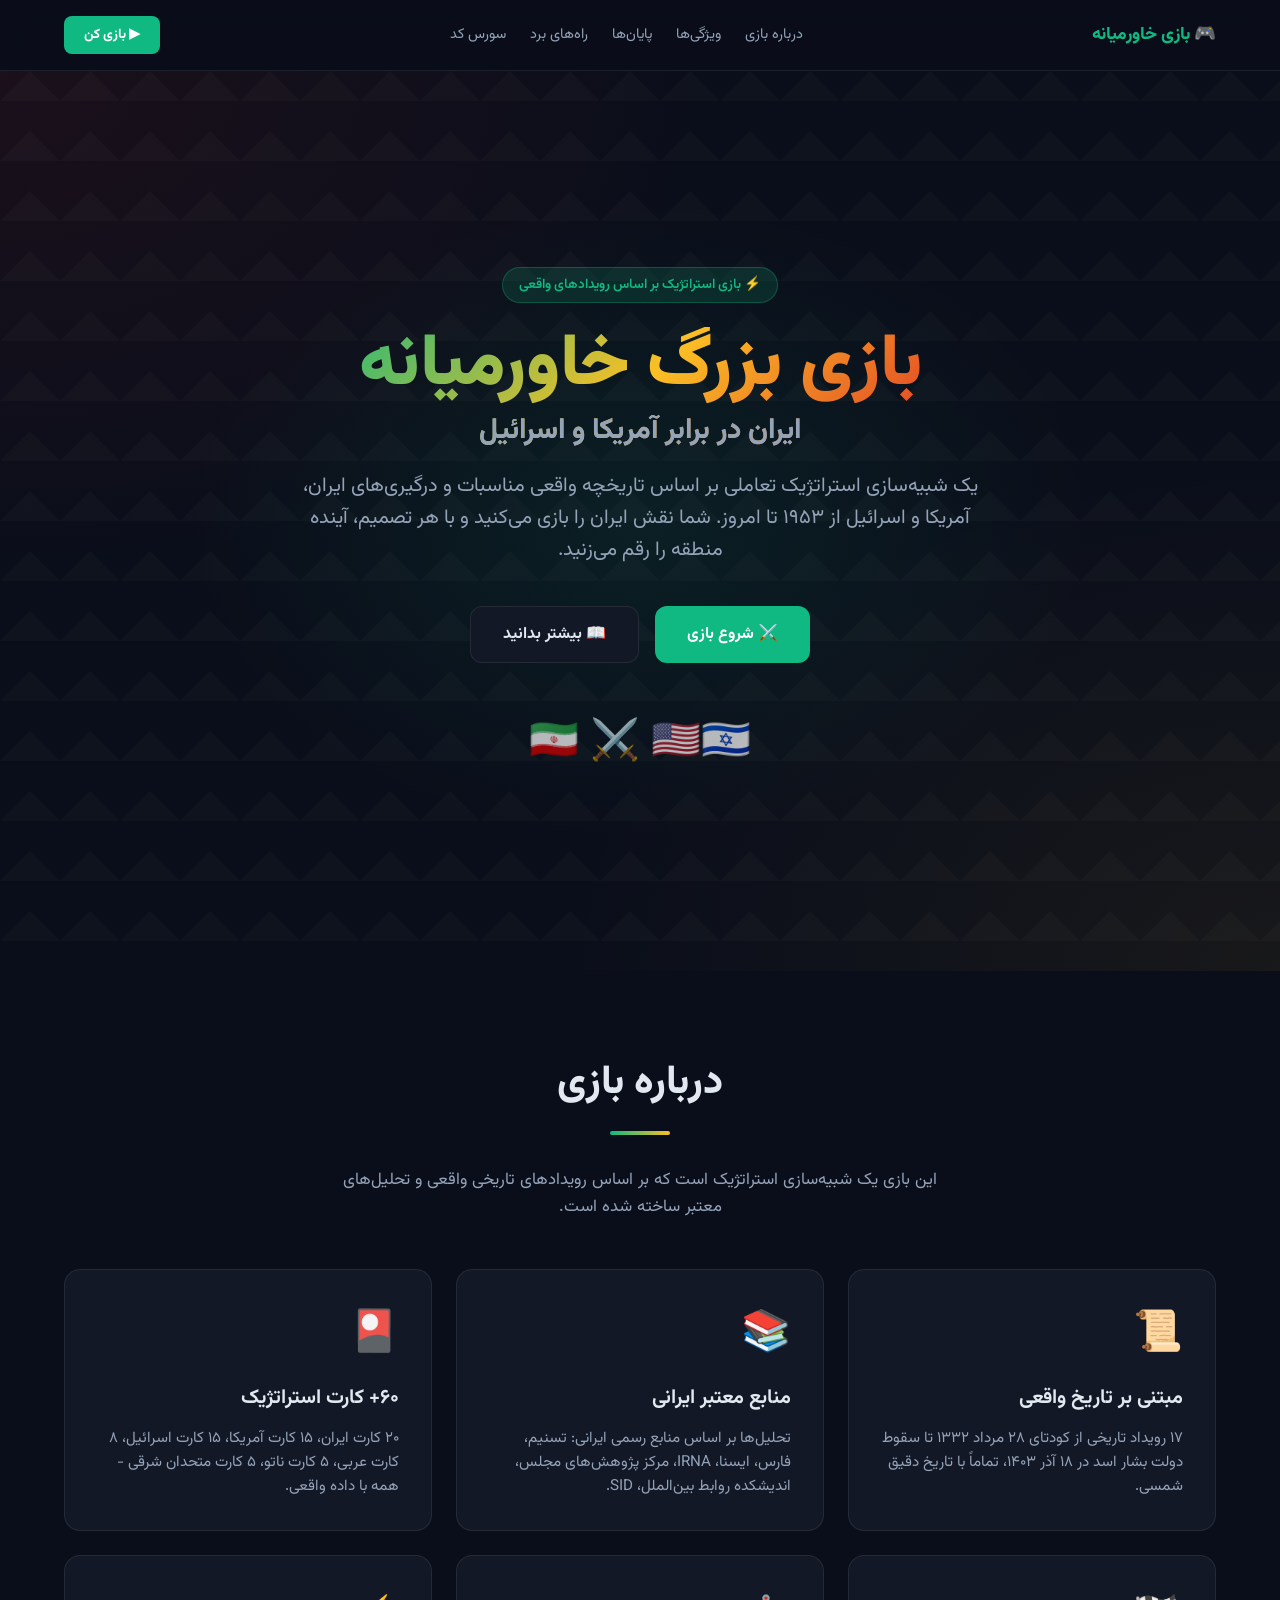
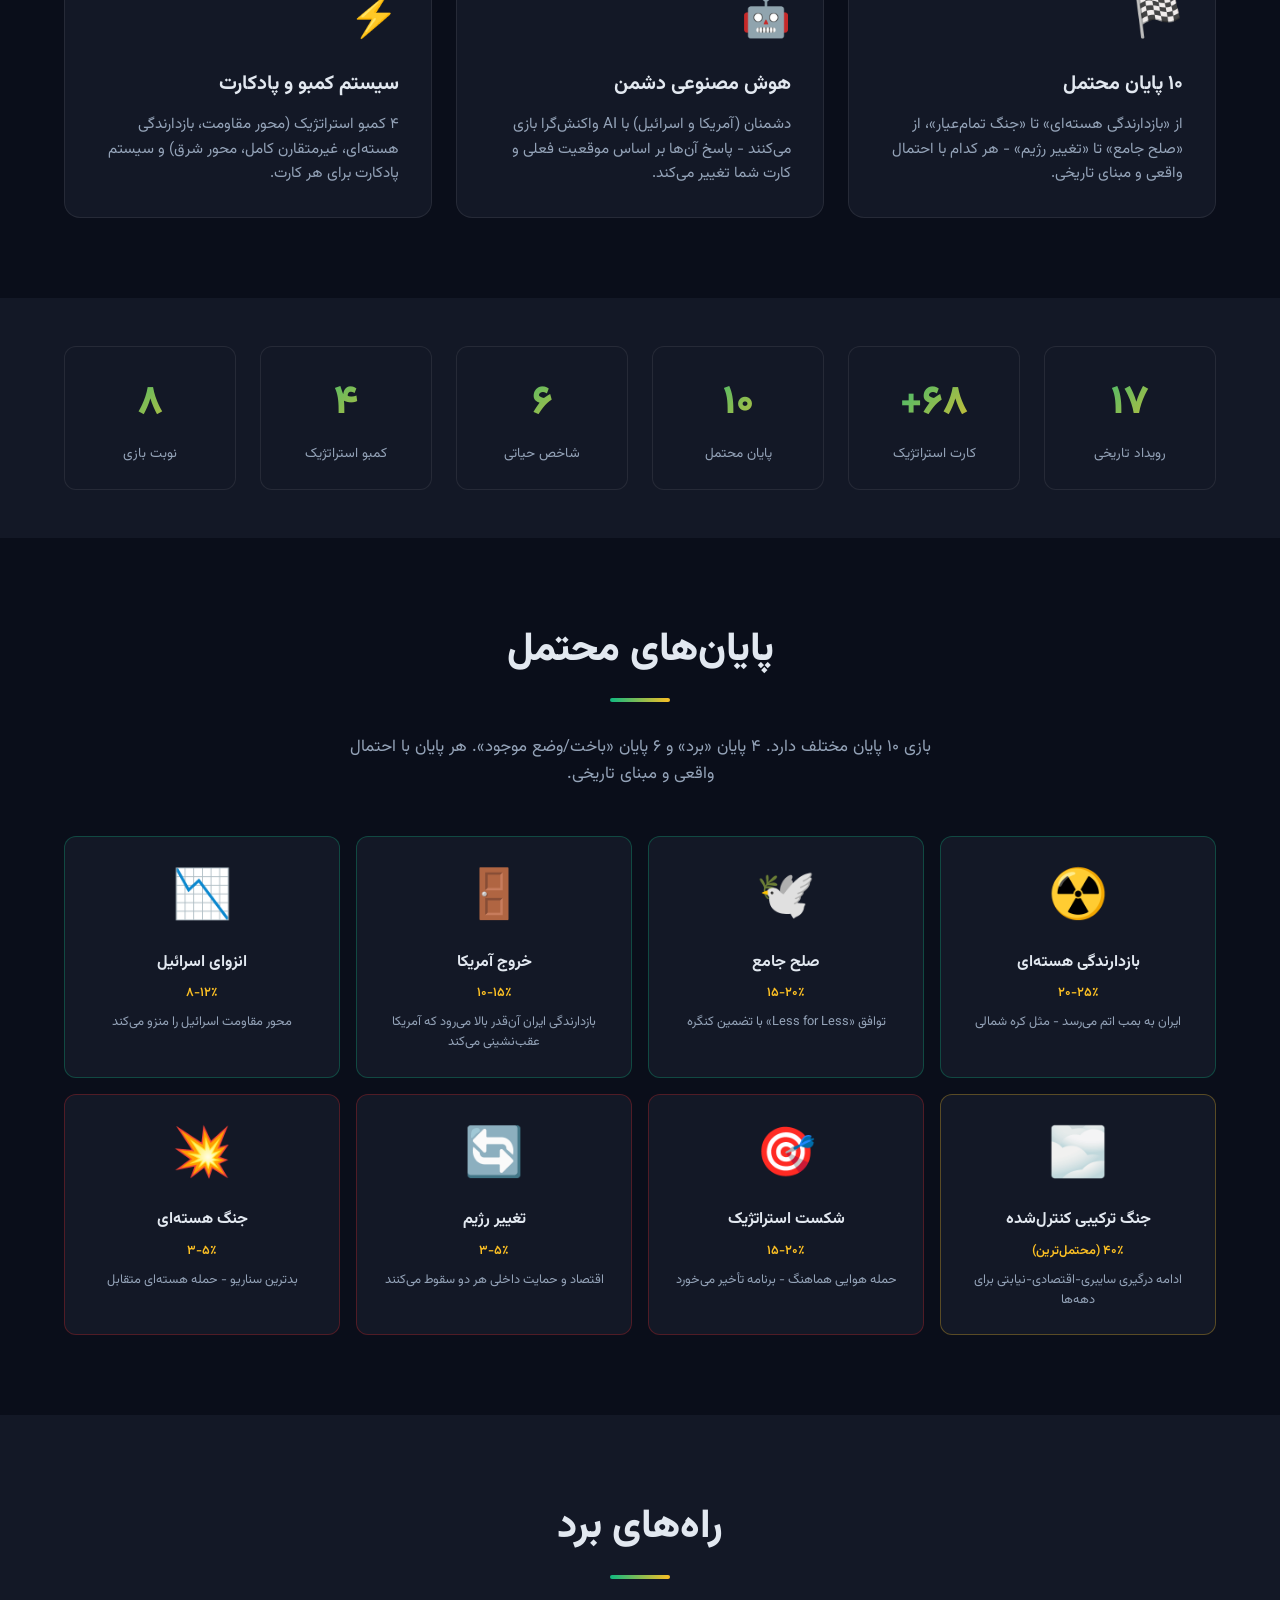
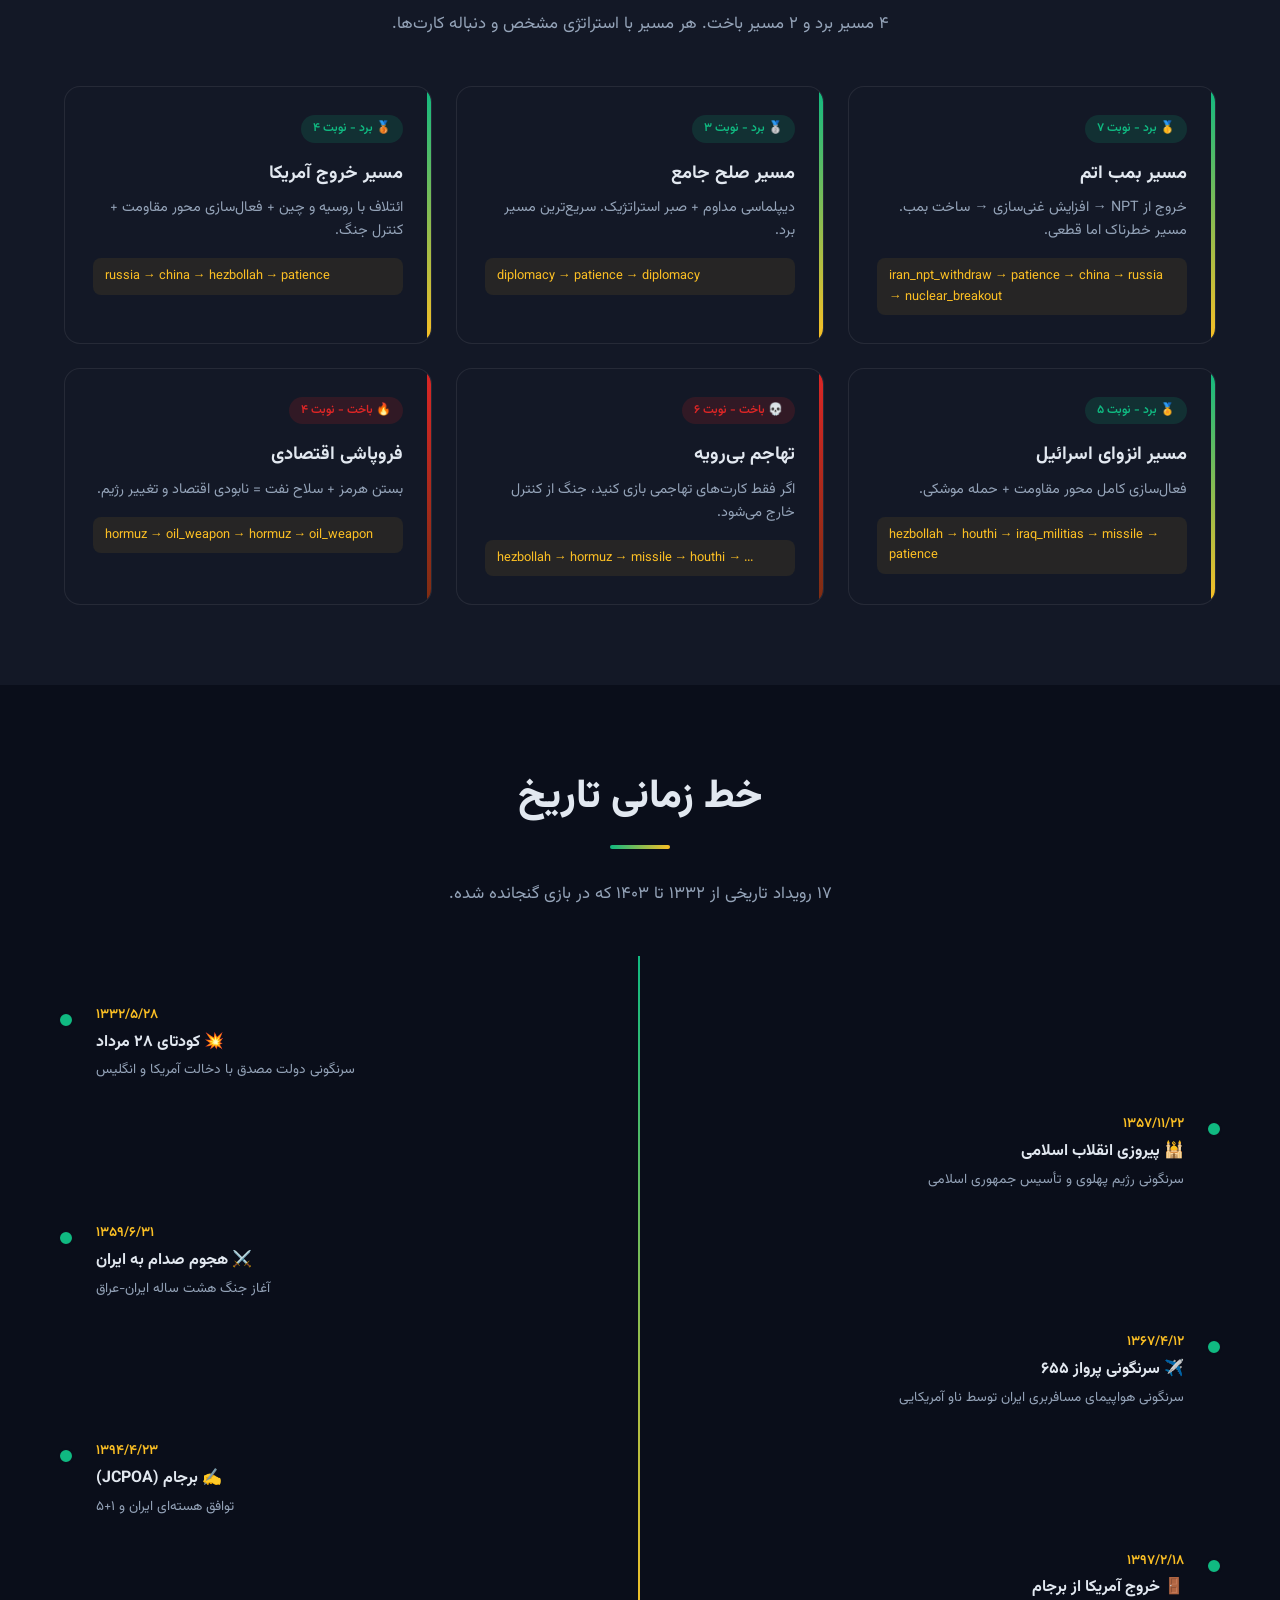
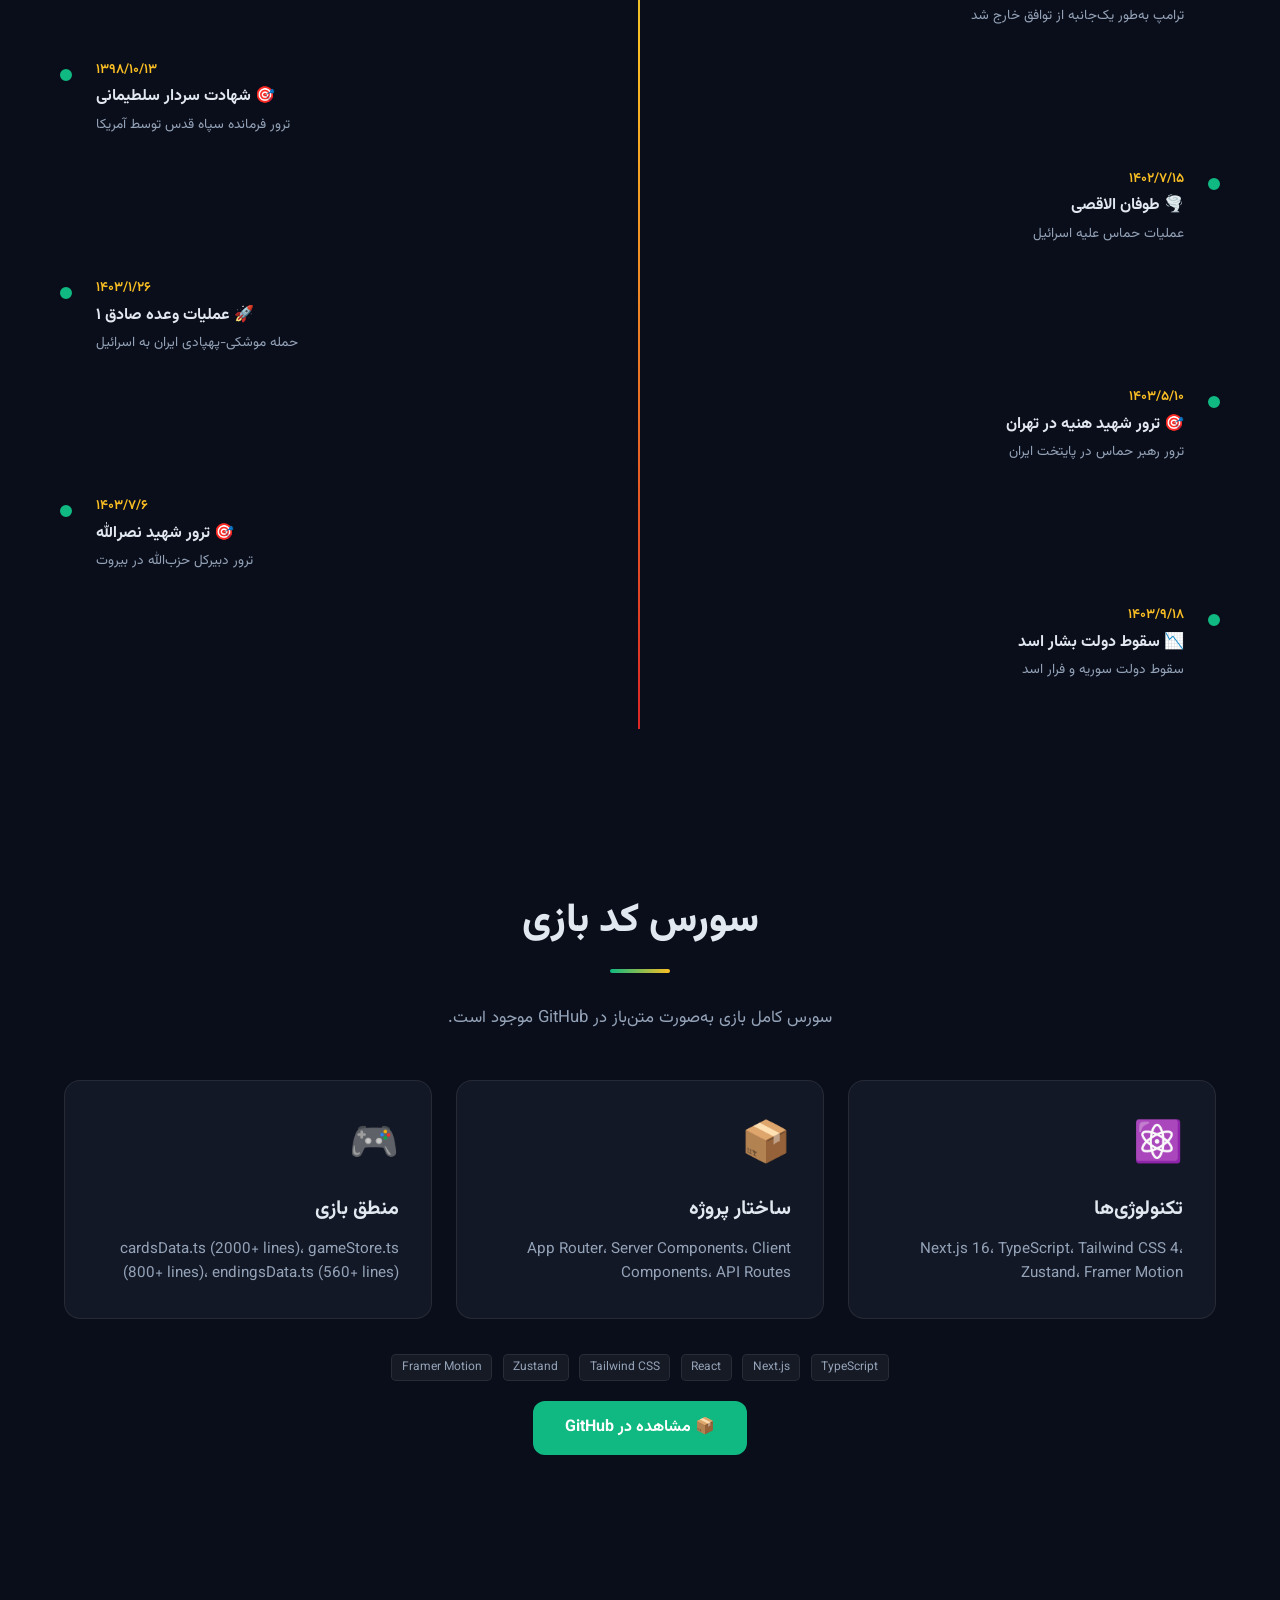
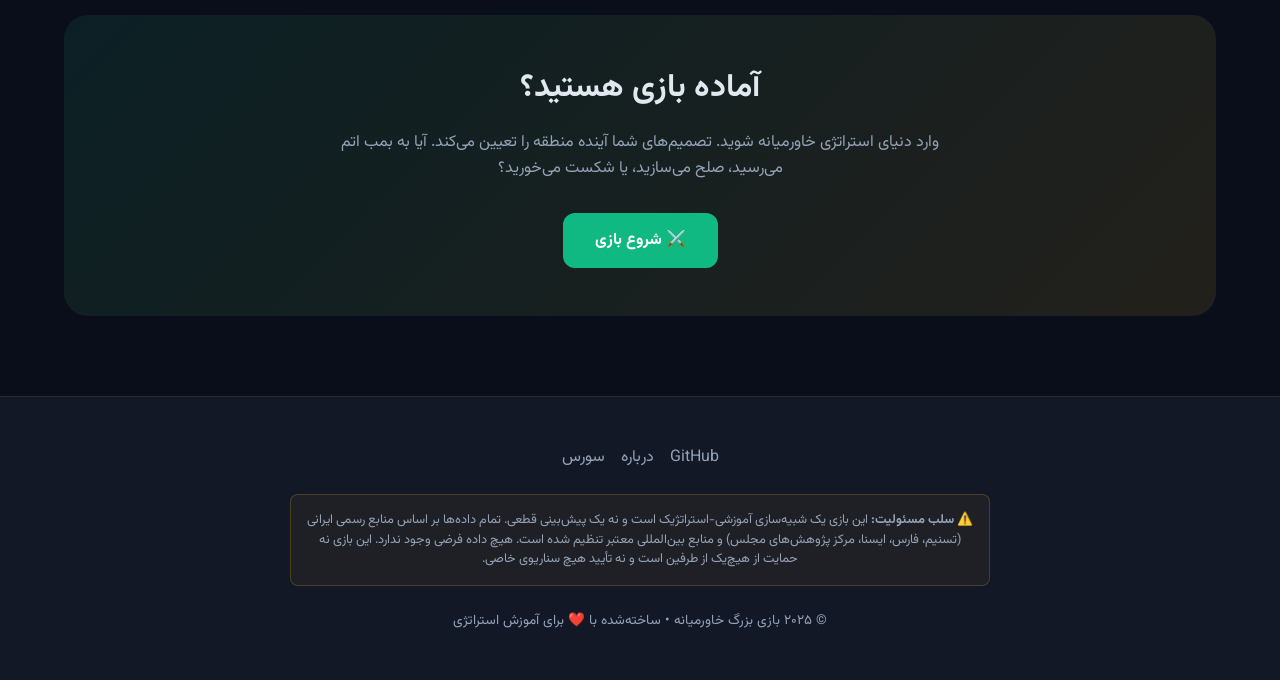
==== github-pages/index.html @ b20466cd "v14.0.0: GitHub Pages site + source code - Added github-pages/ directory with landing page (index.ht" ====
<!DOCTYPE html>
<html lang="fa" dir="rtl">
<head>
  <meta charset="UTF-8">
  <meta name="viewport" content="width=device-width, initial-scale=1.0">
  <title>بازی بزرگ خاورمیانه | ایران در برابر آمریکا و اسرائیل</title>
  <meta name="description" content="یک بازی استراتژیک تعاملی بر اساس تاریخچه مناسبات و درگیری‌های ایران، آمریکا و اسرائیل. شما نقش ایران را بازی می‌کنید و آینده منطقه را رقم می‌زنید.">
  <link rel="preconnect" href="https://fonts.googleapis.com">
  <link rel="preconnect" href="https://fonts.gstatic.com" crossorigin>
  <link href="https://fonts.googleapis.com/css2?family=Vazirmatn:wght@400;600;700;900&display=swap" rel="stylesheet">
  <style>
    * { margin: 0; padding: 0; box-sizing: border-box; }
    :root {
      --bg-dark: #0a0e1a;
      --bg-card: #131826;
      --bg-card-hover: #1a2138;
      --border: rgba(255,255,255,0.08);
      --text: #e2e8f0;
      --text-muted: #94a3b8;
      --primary: #10b981;
      --primary-dark: #059669;
      --accent: #fbbf24;
      --danger: #dc2626;
      --info: #3b82f6;
    }
    body {
      font-family: 'Vazirmatn', sans-serif;
      background: var(--bg-dark);
      color: var(--text);
      line-height: 1.6;
      overflow-x: hidden;
    }
    .container { max-width: 1200px; margin: 0 auto; padding: 0 1.5rem; }

    /* Hero */
    .hero {
      min-height: 100vh;
      display: flex;
      align-items: center;
      justify-content: center;
      position: relative;
      overflow: hidden;
      background: radial-gradient(ellipse at center, rgba(16,185,129,0.1) 0%, transparent 50%),
                  radial-gradient(ellipse at top left, rgba(220,38,38,0.08) 0%, transparent 40%),
                  radial-gradient(ellipse at bottom right, rgba(251,191,36,0.06) 0%, transparent 40%);
    }
    .hero::before {
      content: '';
      position: absolute;
      inset: 0;
      background-image: url("data:image/svg+xml,%3Csvg width='60' height='60' xmlns='http://www.w3.org/2000/svg'%3E%3Cpath d='M30 0L0 30h60L30 0z' fill='%23ffffff' fill-opacity='0.02'/%3E%3C/svg%3E");
      pointer-events: none;
    }
    .hero-content { text-align: center; z-index: 1; padding: 2rem; }
    .hero-badge {
      display: inline-block;
      padding: 0.4rem 1rem;
      background: rgba(16,185,129,0.15);
      border: 1px solid rgba(16,185,129,0.3);
      border-radius: 999px;
      color: var(--primary);
      font-size: 0.85rem;
      font-weight: 600;
      margin-bottom: 1.5rem;
    }
    .hero h1 {
      font-size: clamp(2rem, 6vw, 4.5rem);
      font-weight: 900;
      line-height: 1.1;
      margin-bottom: 1.5rem;
      background: linear-gradient(135deg, #10b981 0%, #fbbf24 50%, #dc2626 100%);
      -webkit-background-clip: text;
      -webkit-text-fill-color: transparent;
      background-clip: text;
    }
    .hero h1 .sub { display: block; font-size: 0.4em; font-weight: 700; color: var(--text-muted); -webkit-text-fill-color: var(--text-muted); margin-top: 0.5rem; }
    .hero p {
      font-size: clamp(1rem, 2vw, 1.25rem);
      color: var(--text-muted);
      max-width: 700px;
      margin: 0 auto 2.5rem;
    }
    .hero-buttons { display: flex; gap: 1rem; justify-content: center; flex-wrap: wrap; }
    .btn {
      display: inline-flex;
      align-items: center;
      gap: 0.5rem;
      padding: 0.9rem 2rem;
      border-radius: 0.75rem;
      font-family: inherit;
      font-size: 1rem;
      font-weight: 700;
      text-decoration: none;
      cursor: pointer;
      border: none;
      transition: all 0.2s;
    }
    .btn-primary { background: var(--primary); color: #fff; }
    .btn-primary:hover { background: var(--primary-dark); transform: translateY(-2px); box-shadow: 0 10px 30px rgba(16,185,129,0.3); }
    .btn-secondary { background: var(--bg-card); color: var(--text); border: 1px solid var(--border); }
    .btn-secondary:hover { background: var(--bg-card-hover); transform: translateY(-2px); }
    .flags { display: flex; justify-content: center; gap: 1rem; margin-top: 3rem; font-size: 2.5rem; opacity: 0.7; }

    /* Sections */
    section { padding: 5rem 0; }
    .section-header { text-align: center; margin-bottom: 3rem; }
    .section-header h2 { font-size: clamp(1.75rem, 4vw, 2.5rem); font-weight: 800; margin-bottom: 1rem; }
    .section-header p { color: var(--text-muted); max-width: 600px; margin: 0 auto; font-size: 1.05rem; }
    .section-divider { width: 60px; height: 4px; background: linear-gradient(90deg, var(--primary), var(--accent)); margin: 0 auto 2rem; border-radius: 2px; }

    /* Features */
    .features-grid { display: grid; grid-template-columns: repeat(auto-fit, minmax(280px, 1fr)); gap: 1.5rem; }
    .feature-card {
      background: var(--bg-card);
      border: 1px solid var(--border);
      border-radius: 1rem;
      padding: 2rem;
      transition: all 0.3s;
    }
    .feature-card:hover { background: var(--bg-card-hover); transform: translateY(-4px); border-color: rgba(16,185,129,0.3); }
    .feature-icon { font-size: 2.5rem; margin-bottom: 1rem; }
    .feature-card h3 { font-size: 1.25rem; font-weight: 700; margin-bottom: 0.75rem; }
    .feature-card p { color: var(--text-muted); font-size: 0.95rem; }

    /* Endings */
    .endings-grid { display: grid; grid-template-columns: repeat(auto-fill, minmax(220px, 1fr)); gap: 1rem; }
    .ending-card {
      background: var(--bg-card);
      border: 1px solid var(--border);
      border-radius: 0.75rem;
      padding: 1.5rem;
      text-align: center;
      transition: all 0.3s;
    }
    .ending-card:hover { transform: translateY(-2px); }
    .ending-card.win { border-color: rgba(16,185,129,0.3); }
    .ending-card.lose { border-color: rgba(220,38,38,0.3); }
    .ending-card.neutral { border-color: rgba(251,191,36,0.3); }
    .ending-icon { font-size: 3rem; margin-bottom: 0.75rem; }
    .ending-card h4 { font-size: 1rem; font-weight: 700; margin-bottom: 0.5rem; }
    .ending-prob { font-size: 0.8rem; color: var(--accent); font-weight: 600; margin-bottom: 0.5rem; }
    .ending-card p { font-size: 0.8rem; color: var(--text-muted); }

    /* How to win */
    .paths-grid { display: grid; grid-template-columns: repeat(auto-fit, minmax(280px, 1fr)); gap: 1.5rem; }
    .path-card {
      background: var(--bg-card);
      border: 1px solid var(--border);
      border-radius: 1rem;
      padding: 1.75rem;
      position: relative;
      overflow: hidden;
    }
    .path-card::before { content: ''; position: absolute; top: 0; right: 0; width: 4px; height: 100%; }
    .path-card.win::before { background: linear-gradient(180deg, #10b981, #fbbf24); }
    .path-card.lose::before { background: linear-gradient(180deg, #dc2626, #7c2d12); }
    .path-badge { display: inline-block; padding: 0.25rem 0.75rem; border-radius: 999px; font-size: 0.75rem; font-weight: 600; margin-bottom: 1rem; }
    .path-card.win .path-badge { background: rgba(16,185,129,0.15); color: var(--primary); }
    .path-card.lose .path-badge { background: rgba(220,38,38,0.15); color: var(--danger); }
    .path-card h3 { font-size: 1.15rem; font-weight: 700; margin-bottom: 0.5rem; }
    .path-card .strategy { color: var(--text-muted); font-size: 0.9rem; margin-bottom: 1rem; }
    .path-card .sequence { font-size: 0.8rem; color: var(--accent); background: rgba(251,191,36,0.08); padding: 0.5rem 0.75rem; border-radius: 0.5rem; direction: ltr; text-align: left; }

    /* Stats */
    .stats-grid { display: grid; grid-template-columns: repeat(auto-fit, minmax(140px, 1fr)); gap: 1.5rem; text-align: center; }
    .stat-item { padding: 1.5rem; background: var(--bg-card); border: 1px solid var(--border); border-radius: 0.75rem; }
    .stat-num { font-size: 2.5rem; font-weight: 900; background: linear-gradient(135deg, var(--primary), var(--accent)); -webkit-background-clip: text; -webkit-text-fill-color: transparent; }
    .stat-label { color: var(--text-muted); font-size: 0.85rem; margin-top: 0.5rem; }

    /* Timeline */
    .timeline { position: relative; padding: 2rem 0; }
    .timeline::before { content: ''; position: absolute; top: 0; bottom: 0; right: 50%; width: 2px; background: linear-gradient(180deg, var(--primary), var(--accent), var(--danger)); }
    .timeline-item { padding: 1rem 0; position: relative; width: 50%; }
    .timeline-item:nth-child(odd) { margin-right: 50%; padding-left: 2rem; text-align: left; }
    .timeline-item:nth-child(even) { margin-left: 50%; padding-right: 2rem; text-align: right; }
    .timeline-item::after { content: ''; position: absolute; top: 1.5rem; width: 12px; height: 12px; border-radius: 50%; background: var(--primary); border: 2px solid var(--bg-dark); }
    .timeline-item:nth-child(odd)::after { left: -6px; }
    .timeline-item:nth-child(even)::after { right: -6px; }
    .timeline-date { color: var(--accent); font-size: 0.85rem; font-weight: 600; }
    .timeline-title { font-weight: 700; margin: 0.25rem 0; }
    .timeline-desc { color: var(--text-muted); font-size: 0.85rem; }

    /* Footer */
    footer { background: var(--bg-card); border-top: 1px solid var(--border); padding: 3rem 0; text-align: center; }
    footer .container { display: flex; flex-direction: column; align-items: center; gap: 1.5rem; }
    footer .social { display: flex; gap: 1rem; }
    footer a { color: var(--text-muted); text-decoration: none; transition: color 0.2s; }
    footer a:hover { color: var(--primary); }
    footer .copyright { color: var(--text-muted); font-size: 0.85rem; }
    footer .disclaimer { color: var(--text-muted); font-size: 0.8rem; max-width: 700px; line-height: 1.5; padding: 1rem; background: rgba(251,191,36,0.05); border: 1px solid rgba(251,191,36,0.2); border-radius: 0.5rem; }

    /* Navbar */
    nav { position: sticky; top: 0; z-index: 100; background: rgba(10,14,26,0.8); backdrop-filter: blur(12px); border-bottom: 1px solid var(--border); }
    nav .container { display: flex; align-items: center; justify-content: space-between; padding: 1rem 1.5rem; }
    .nav-logo { font-weight: 800; font-size: 1.1rem; color: var(--primary); text-decoration: none; }
    .nav-links { display: flex; gap: 1.5rem; list-style: none; }
    .nav-links a { color: var(--text-muted); text-decoration: none; font-size: 0.9rem; transition: color 0.2s; }
    .nav-links a:hover { color: var(--text); }
    .nav-cta { background: var(--primary); color: #fff; padding: 0.5rem 1.25rem; border-radius: 0.5rem; text-decoration: none; font-size: 0.85rem; font-weight: 700; }
    @media (max-width: 640px) { .nav-links { display: none; } }

    /* CTA section */
    .cta { background: linear-gradient(135deg, rgba(16,185,129,0.1), rgba(251,191,36,0.1)); border-radius: 1.5rem; padding: 3rem 2rem; text-align: center; }
    .cta h2 { font-size: 2rem; margin-bottom: 1rem; }
    .cta p { color: var(--text-muted); margin-bottom: 2rem; max-width: 600px; margin-left: auto; margin-right: auto; }

    .tag { display: inline-block; padding: 0.2rem 0.6rem; background: rgba(255,255,255,0.05); border: 1px solid var(--border); border-radius: 0.3rem; font-size: 0.75rem; color: var(--text-muted); margin: 0.2rem; }
  </style>
</head>
<body>
  <!-- Navbar -->
  <nav>
    <div class="container">
      <a href="#top" class="nav-logo">🎮 بازی خاورمیانه</a>
      <ul class="nav-links">
        <li><a href="#about">درباره بازی</a></li>
        <li><a href="#features">ویژگی‌ها</a></li>
        <li><a href="#endings">پایان‌ها</a></li>
        <li><a href="#paths">راه‌های برد</a></li>
        <li><a href="#source">سورس کد</a></li>
      </ul>
      <a href="https://preview-z.ai/" class="nav-cta" target="_blank" rel="noopener">▶ بازی کن</a>
    </div>
  </nav>

  <!-- Hero -->
  <header class="hero" id="top">
    <div class="hero-content">
      <span class="hero-badge">⚡ بازی استراتژیک بر اساس رویدادهای واقعی</span>
      <h1>
        بازی بزرگ خاورمیانه
        <span class="sub">ایران در برابر آمریکا و اسرائیل</span>
      </h1>
      <p>
        یک شبیه‌سازی استراتژیک تعاملی بر اساس تاریخچه واقعی مناسبات و درگیری‌های ایران، آمریکا و اسرائیل از ۱۹۵۳ تا امروز. شما نقش ایران را بازی می‌کنید و با هر تصمیم، آینده منطقه را رقم می‌زنید.
      </p>
      <div class="hero-buttons">
        <a href="https://preview-z.ai/" class="btn btn-primary" target="_blank" rel="noopener">
          ⚔️ شروع بازی
        </a>
        <a href="#about" class="btn btn-secondary">📖 بیشتر بدانید</a>
      </div>
      <div class="flags">
        🇮🇷 ⚔️ 🇺🇸🇮🇱
      </div>
    </div>
  </header>

  <!-- About -->
  <section id="about">
    <div class="container">
      <div class="section-header">
        <h2>درباره بازی</h2>
        <div class="section-divider"></div>
        <p>این بازی یک شبیه‌سازی استراتژیک است که بر اساس رویدادهای تاریخی واقعی و تحلیل‌های معتبر ساخته شده است.</p>
      </div>
      <div class="features-grid">
        <div class="feature-card">
          <div class="feature-icon">📜</div>
          <h3>مبتنی بر تاریخ واقعی</h3>
          <p>۱۷ رویداد تاریخی از کودتای ۲۸ مرداد ۱۳۳۲ تا سقوط دولت بشار اسد در ۱۸ آذر ۱۴۰۳، تماماً با تاریخ دقیق شمسی.</p>
        </div>
        <div class="feature-card">
          <div class="feature-icon">📚</div>
          <h3>منابع معتبر ایرانی</h3>
          <p>تحلیل‌ها بر اساس منابع رسمی ایرانی: تسنیم، فارس، ایسنا، IRNA، مرکز پژوهش‌های مجلس، اندیشکده روابط بین‌الملل، SID.</p>
        </div>
        <div class="feature-card">
          <div class="feature-icon">🎴</div>
          <h3>۶۰+ کارت استراتژیک</h3>
          <p>۲۰ کارت ایران، ۱۵ کارت آمریکا، ۱۵ کارت اسرائیل، ۸ کارت عربی، ۵ کارت ناتو، ۵ کارت متحدان شرقی - همه با داده واقعی.</p>
        </div>
        <div class="feature-card">
          <div class="feature-icon">🏁</div>
          <h3>۱۰ پایان محتمل</h3>
          <p>از «بازدارندگی هسته‌ای» تا «جنگ تمام‌عیار»، از «صلح جامع» تا «تغییر رژیم» - هر کدام با احتمال واقعی و مبنای تاریخی.</p>
        </div>
        <div class="feature-card">
          <div class="feature-icon">🤖</div>
          <h3>هوش مصنوعی دشمن</h3>
          <p>دشمنان (آمریکا و اسرائیل) با AI واکنش‌گرا بازی می‌کنند - پاسخ آن‌ها بر اساس موقعیت فعلی و کارت شما تغییر می‌کند.</p>
        </div>
        <div class="feature-card">
          <div class="feature-icon">⚡</div>
          <h3>سیستم کمبو و پادکارت</h3>
          <p>۴ کمبو استراتژیک (محور مقاومت، بازدارندگی هسته‌ای، غیرمتقارن کامل، محور شرق) و سیستم پادکارت برای هر کارت.</p>
        </div>
      </div>
    </div>
  </section>

  <!-- Stats -->
  <section style="padding: 3rem 0; background: var(--bg-card);">
    <div class="container">
      <div class="stats-grid">
        <div class="stat-item">
          <div class="stat-num">۱۷</div>
          <div class="stat-label">رویداد تاریخی</div>
        </div>
        <div class="stat-item">
          <div class="stat-num">۶۸+</div>
          <div class="stat-label">کارت استراتژیک</div>
        </div>
        <div class="stat-item">
          <div class="stat-num">۱۰</div>
          <div class="stat-label">پایان محتمل</div>
        </div>
        <div class="stat-item">
          <div class="stat-num">۶</div>
          <div class="stat-label">شاخص حیاتی</div>
        </div>
        <div class="stat-item">
          <div class="stat-num">۴</div>
          <div class="stat-label">کمبو استراتژیک</div>
        </div>
        <div class="stat-item">
          <div class="stat-num">۸</div>
          <div class="stat-label">نوبت بازی</div>
        </div>
      </div>
    </div>
  </section>

  <!-- Endings -->
  <section id="endings">
    <div class="container">
      <div class="section-header">
        <h2>پایان‌های محتمل</h2>
        <div class="section-divider"></div>
        <p>بازی ۱۰ پایان مختلف دارد. ۴ پایان «برد» و ۶ پایان «باخت/وضع موجود». هر پایان با احتمال واقعی و مبنای تاریخی.</p>
      </div>
      <div class="endings-grid">
        <div class="ending-card win">
          <div class="ending-icon">☢️</div>
          <h4>بازدارندگی هسته‌ای</h4>
          <div class="ending-prob">۲۰-۲۵٪</div>
          <p>ایران به بمب اتم می‌رسد - مثل کره شمالی</p>
        </div>
        <div class="ending-card win">
          <div class="ending-icon">🕊️</div>
          <h4>صلح جامع</h4>
          <div class="ending-prob">۱۵-۲۰٪</div>
          <p>توافق «Less for Less» با تضمین کنگره</p>
        </div>
        <div class="ending-card win">
          <div class="ending-icon">🚪</div>
          <h4>خروج آمریکا</h4>
          <div class="ending-prob">۱۰-۱۵٪</div>
          <p>بازدارندگی ایران آن‌قدر بالا می‌رود که آمریکا عقب‌نشینی می‌کند</p>
        </div>
        <div class="ending-card win">
          <div class="ending-icon">📉</div>
          <h4>انزوای اسرائیل</h4>
          <div class="ending-prob">۸-۱۲٪</div>
          <p>محور مقاومت اسرائیل را منزو می‌کند</p>
        </div>
        <div class="ending-card neutral">
          <div class="ending-icon">🌫️</div>
          <h4>جنگ ترکیبی کنترل‌شده</h4>
          <div class="ending-prob">۴۰٪ (محتمل‌ترین)</div>
          <p>ادامه درگیری سایبری-اقتصادی-نیابتی برای دهه‌ها</p>
        </div>
        <div class="ending-card lose">
          <div class="ending-icon">🎯</div>
          <h4>شکست استراتژیک</h4>
          <div class="ending-prob">۱۵-۲۰٪</div>
          <p>حمله هوایی هماهنگ - برنامه تأخیر می‌خورد</p>
        </div>
        <div class="ending-card lose">
          <div class="ending-icon">🔄</div>
          <h4>تغییر رژیم</h4>
          <div class="ending-prob">۳-۵٪</div>
          <p>اقتصاد و حمایت داخلی هر دو سقوط می‌کنند</p>
        </div>
        <div class="ending-card lose">
          <div class="ending-icon">💥</div>
          <h4>جنگ هسته‌ای</h4>
          <div class="ending-prob">۳-۵٪</div>
          <p>بدترین سناریو - حمله هسته‌ای متقابل</p>
        </div>
      </div>
    </div>
  </section>

  <!-- Paths to win -->
  <section id="paths" style="background: var(--bg-card);">
    <div class="container">
      <div class="section-header">
        <h2>راه‌های برد</h2>
        <div class="section-divider"></div>
        <p>۴ مسیر برد و ۲ مسیر باخت. هر مسیر با استراتژی مشخص و دنباله کارت‌ها.</p>
      </div>
      <div class="paths-grid">
        <div class="path-card win">
          <span class="path-badge">🥇 برد - نوبت ۷</span>
          <h3>مسیر بمب اتم</h3>
          <p class="strategy">خروج از NPT → افزایش غنی‌سازی → ساخت بمب. مسیر خطرناک اما قطعی.</p>
          <div class="sequence">iran_npt_withdraw → patience → china → russia → nuclear_breakout</div>
        </div>
        <div class="path-card win">
          <span class="path-badge">🥈 برد - نوبت ۳</span>
          <h3>مسیر صلح جامع</h3>
          <p class="strategy">دیپلماسی مداوم + صبر استراتژیک. سریع‌ترین مسیر برد.</p>
          <div class="sequence">diplomacy → patience → diplomacy</div>
        </div>
        <div class="path-card win">
          <span class="path-badge">🥉 برد - نوبت ۴</span>
          <h3>مسیر خروج آمریکا</h3>
          <p class="strategy">ائتلاف با روسیه و چین + فعال‌سازی محور مقاومت + کنترل جنگ.</p>
          <div class="sequence">russia → china → hezbollah → patience</div>
        </div>
        <div class="path-card win">
          <span class="path-badge">🏅 برد - نوبت ۵</span>
          <h3>مسیر انزوای اسرائیل</h3>
          <p class="strategy">فعال‌سازی کامل محور مقاومت + حمله موشکی.</p>
          <div class="sequence">hezbollah → houthi → iraq_militias → missile → patience</div>
        </div>
        <div class="path-card lose">
          <span class="path-badge">💀 باخت - نوبت ۶</span>
          <h3>تهاجم بی‌رویه</h3>
          <p class="strategy">اگر فقط کارت‌های تهاجمی بازی کنید، جنگ از کنترل خارج می‌شود.</p>
          <div class="sequence">hezbollah → hormuz → missile → houthi → ...</div>
        </div>
        <div class="path-card lose">
          <span class="path-badge">🔥 باخت - نوبت ۴</span>
          <h3>فروپاشی اقتصادی</h3>
          <p class="strategy">بستن هرمز + سلاح نفت = نابودی اقتصاد و تغییر رژیم.</p>
          <div class="sequence">hormuz → oil_weapon → hormuz → oil_weapon</div>
        </div>
      </div>
    </div>
  </section>

  <!-- Timeline -->
  <section id="timeline">
    <div class="container">
      <div class="section-header">
        <h2>خط زمانی تاریخ</h2>
        <div class="section-divider"></div>
        <p>۱۷ رویداد تاریخی از ۱۳۳۲ تا ۱۴۰۳ که در بازی گنجانده شده.</p>
      </div>
      <div class="timeline">
        <div class="timeline-item">
          <div class="timeline-date">۱۳۳۲/۵/۲۸</div>
          <div class="timeline-title">💥 کودتای ۲۸ مرداد</div>
          <div class="timeline-desc">سرنگونی دولت مصدق با دخالت آمریکا و انگلیس</div>
        </div>
        <div class="timeline-item">
          <div class="timeline-date">۱۳۵۷/۱۱/۲۲</div>
          <div class="timeline-title">🕌 پیروزی انقلاب اسلامی</div>
          <div class="timeline-desc">سرنگونی رژیم پهلوی و تأسیس جمهوری اسلامی</div>
        </div>
        <div class="timeline-item">
          <div class="timeline-date">۱۳۵۹/۶/۳۱</div>
          <div class="timeline-title">⚔️ هجوم صدام به ایران</div>
          <div class="timeline-desc">آغاز جنگ هشت ساله ایران-عراق</div>
        </div>
        <div class="timeline-item">
          <div class="timeline-date">۱۳۶۷/۴/۱۲</div>
          <div class="timeline-title">✈️ سرنگونی پرواز ۶۵۵</div>
          <div class="timeline-desc">سرنگونی هواپیمای مسافربری ایران توسط ناو آمریکایی</div>
        </div>
        <div class="timeline-item">
          <div class="timeline-date">۱۳۹۴/۴/۲۳</div>
          <div class="timeline-title">✍️ برجام (JCPOA)</div>
          <div class="timeline-desc">توافق هسته‌ای ایران و ۱+۵</div>
        </div>
        <div class="timeline-item">
          <div class="timeline-date">۱۳۹۷/۲/۱۸</div>
          <div class="timeline-title">🚪 خروج آمریکا از برجام</div>
          <div class="timeline-desc">ترامپ به‌طور یک‌جانبه از توافق خارج شد</div>
        </div>
        <div class="timeline-item">
          <div class="timeline-date">۱۳۹۸/۱۰/۱۳</div>
          <div class="timeline-title">🎯 شهادت سردار سلطیمانی</div>
          <div class="timeline-desc">ترور فرمانده سپاه قدس توسط آمریکا</div>
        </div>
        <div class="timeline-item">
          <div class="timeline-date">۱۴۰۲/۷/۱۵</div>
          <div class="timeline-title">🌪️ طوفان الاقصی</div>
          <div class="timeline-desc">عملیات حماس علیه اسرائیل</div>
        </div>
        <div class="timeline-item">
          <div class="timeline-date">۱۴۰۳/۱/۲۶</div>
          <div class="timeline-title">🚀 عملیات وعده صادق ۱</div>
          <div class="timeline-desc">حمله موشکی-پهپادی ایران به اسرائیل</div>
        </div>
        <div class="timeline-item">
          <div class="timeline-date">۱۴۰۳/۵/۱۰</div>
          <div class="timeline-title">🎯 ترور شهید هنیه در تهران</div>
          <div class="timeline-desc">ترور رهبر حماس در پایتخت ایران</div>
        </div>
        <div class="timeline-item">
          <div class="timeline-date">۱۴۰۳/۷/۶</div>
          <div class="timeline-title">🎯 ترور شهید نصرالله</div>
          <div class="timeline-desc">ترور دبیرکل حزب‌الله در بیروت</div>
        </div>
        <div class="timeline-item">
          <div class="timeline-date">۱۴۰۳/۹/۱۸</div>
          <div class="timeline-title">📉 سقوط دولت بشار اسد</div>
          <div class="timeline-desc">سقوط دولت سوریه و فرار اسد</div>
        </div>
      </div>
    </div>
  </section>

  <!-- Source code -->
  <section id="source">
    <div class="container">
      <div class="section-header">
        <h2>سورس کد بازی</h2>
        <div class="section-divider"></div>
        <p>سورس کامل بازی به‌صورت متن‌باز در GitHub موجود است.</p>
      </div>
      <div class="features-grid">
        <div class="feature-card">
          <div class="feature-icon">⚛️</div>
          <h3>تکنولوژی‌ها</h3>
          <p>Next.js 16، TypeScript، Tailwind CSS 4، Zustand، Framer Motion</p>
        </div>
        <div class="feature-card">
          <div class="feature-icon">📦</div>
          <h3>ساختار پروژه</h3>
          <p>App Router، Server Components، Client Components، API Routes</p>
        </div>
        <div class="feature-card">
          <div class="feature-icon">🎮</div>
          <h3>منطق بازی</h3>
          <p>cardsData.ts (2000+ lines)، gameStore.ts (800+ lines)، endingsData.ts (560+ lines)</p>
        </div>
      </div>
      <div style="text-align: center; margin-top: 2rem;">
        <div style="margin-bottom: 1rem;">
          <span class="tag">TypeScript</span>
          <span class="tag">Next.js</span>
          <span class="tag">React</span>
          <span class="tag">Tailwind CSS</span>
          <span class="tag">Zustand</span>
          <span class="tag">Framer Motion</span>
        </div>
        <a href="https://github.com/betaversion490-del/IranWar" class="btn btn-primary" target="_blank" rel="noopener">
          📦 مشاهده در GitHub
        </a>
      </div>
    </div>
  </section>

  <!-- CTA -->
  <section>
    <div class="container">
      <div class="cta">
        <h2>آماده بازی هستید؟</h2>
        <p>وارد دنیای استراتژی خاورمیانه شوید. تصمیم‌های شما آینده منطقه را تعیین می‌کند. آیا به بمب اتم می‌رسید، صلح می‌سازید، یا شکست می‌خورید؟</p>
        <a href="https://preview-z.ai/" class="btn btn-primary" target="_blank" rel="noopener">
          ⚔️ شروع بازی
        </a>
      </div>
    </div>
  </section>

  <!-- Footer -->
  <footer>
    <div class="container">
      <div class="social">
        <a href="https://github.com/betaversion490-del/IranWar" target="_blank" rel="noopener">GitHub</a>
        <a href="#about">درباره</a>
        <a href="#source">سورس</a>
      </div>
      <div class="disclaimer">
        ⚠️ <strong>سلب مسئولیت:</strong> این بازی یک شبیه‌سازی آموزشی-استراتژیک است و نه یک پیش‌بینی قطعی. تمام داده‌ها بر اساس منابع رسمی ایرانی (تسنیم، فارس، ایسنا، مرکز پژوهش‌های مجلس) و منابع بین‌المللی معتبر تنظیم شده است. هیچ داده فرضی وجود ندارد. این بازی نه حمایت از هیچ‌یک از طرفین است و نه تأیید هیچ سناریوی خاصی.
      </div>
      <div class="copyright">
        © ۲۰۲۵ بازی بزرگ خاورمیانه • ساخته‌شده با ❤️ برای آموزش استراتژی
      </div>
    </div>
  </footer>

  <script>
    // Smooth scroll
    document.querySelectorAll('a[href^="#"]').forEach(anchor => {
      anchor.addEventListener('click', function (e) {
        e.preventDefault();
        const target = document.querySelector(this.getAttribute('href'));
        if (target) target.scrollIntoView({ behavior: 'smooth' });
      });
    });
  </script>
</body>
</html>
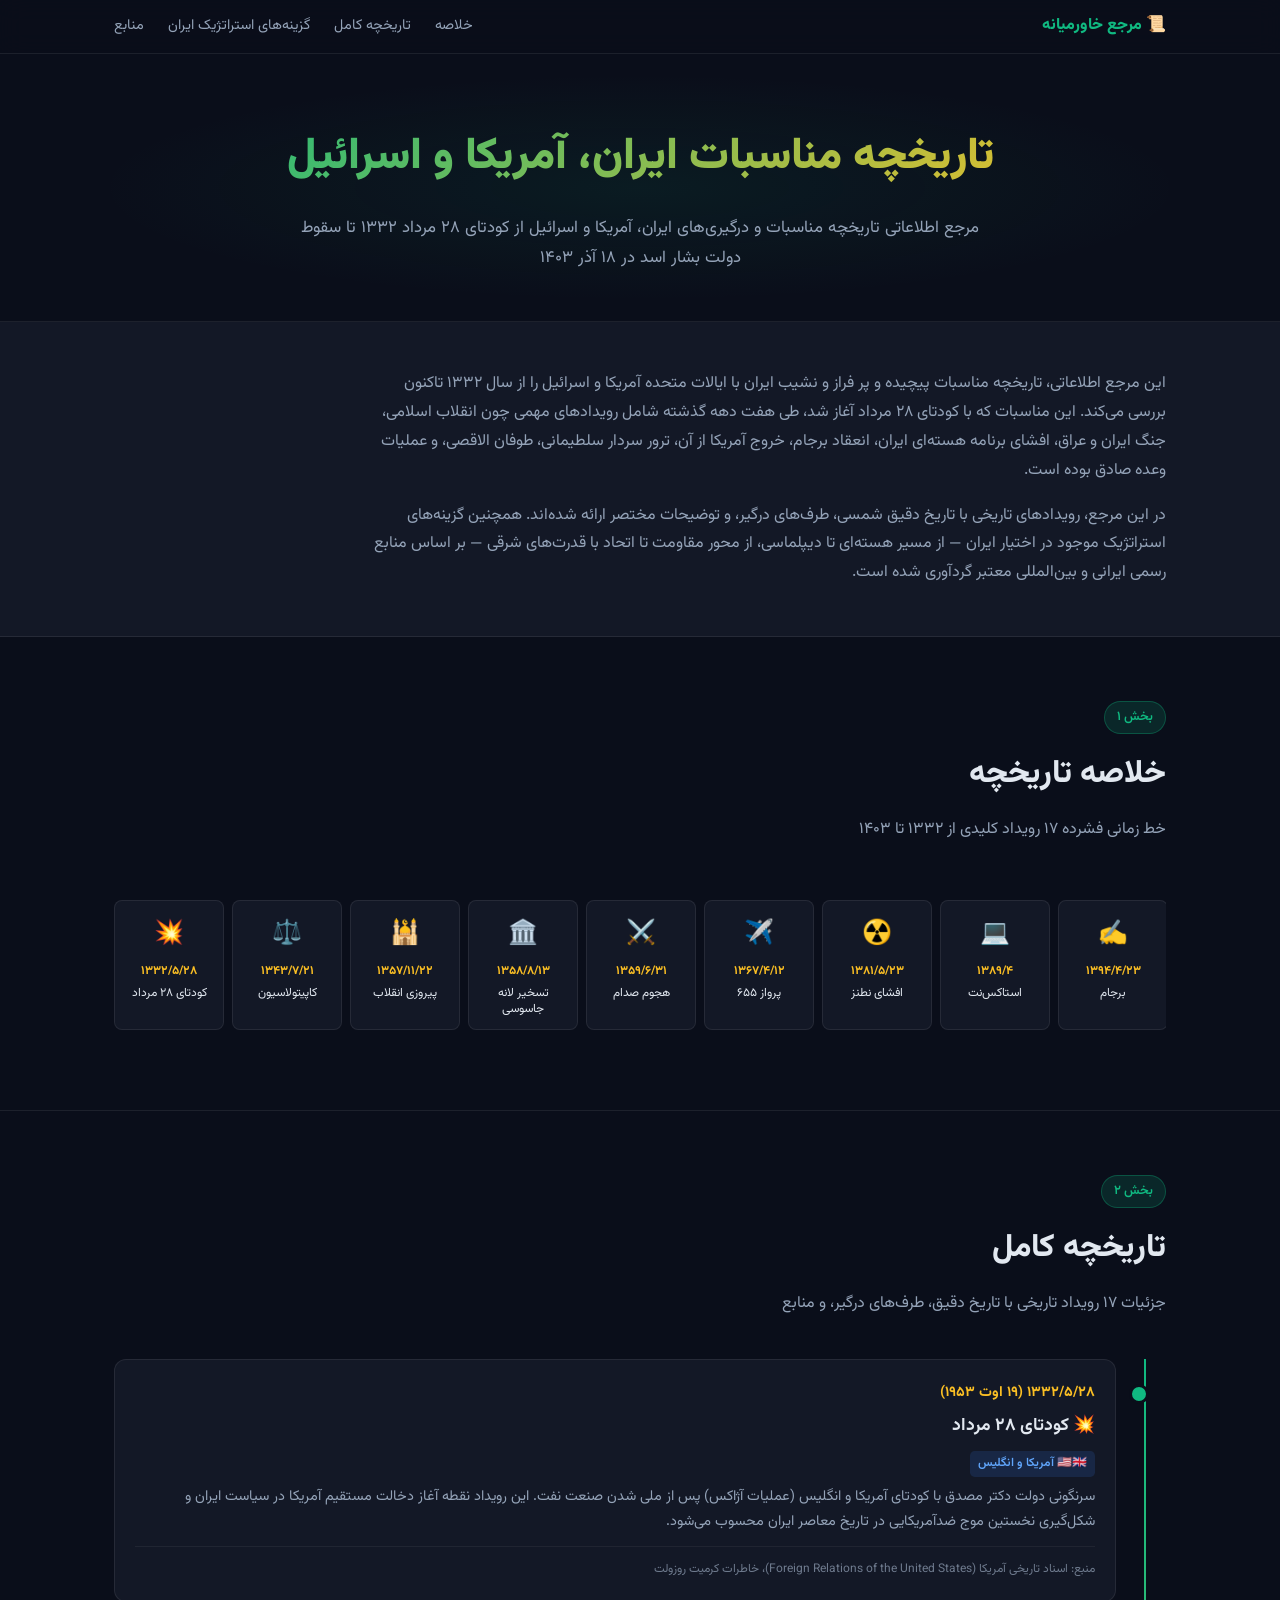
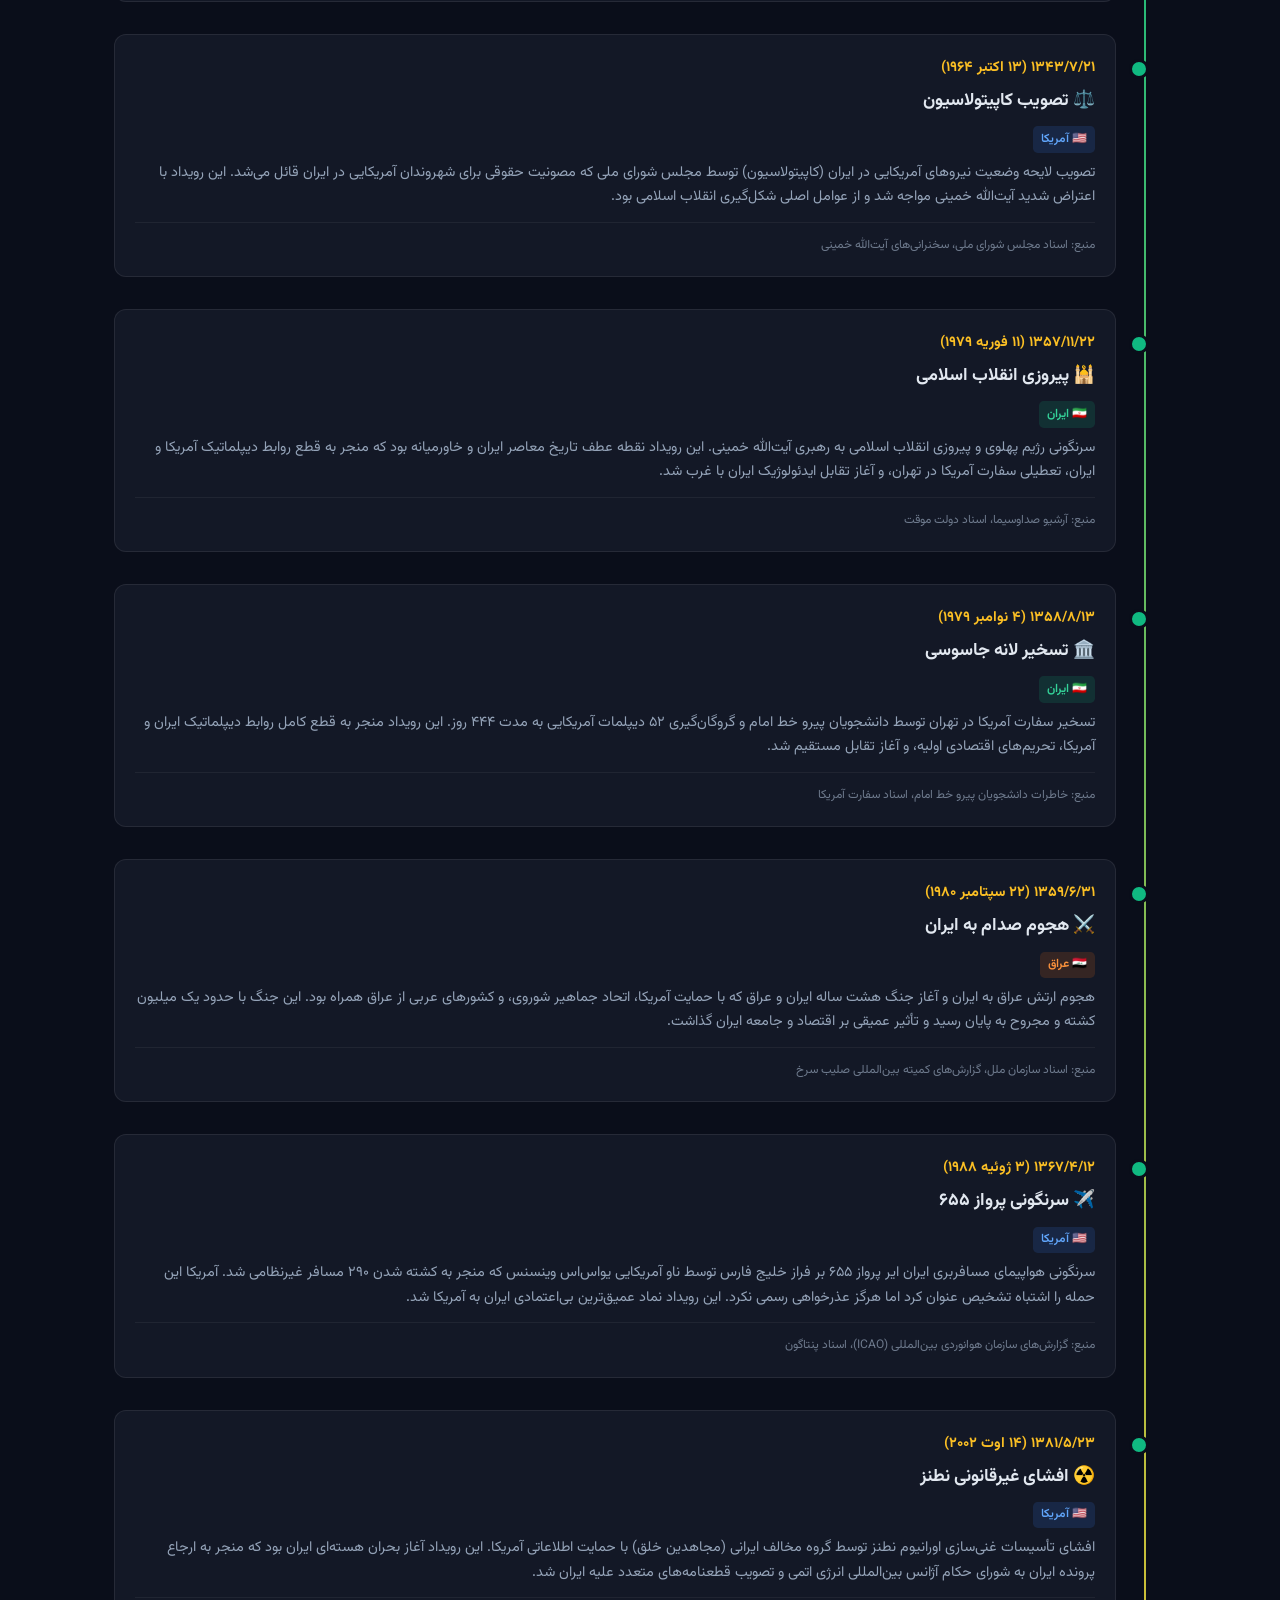
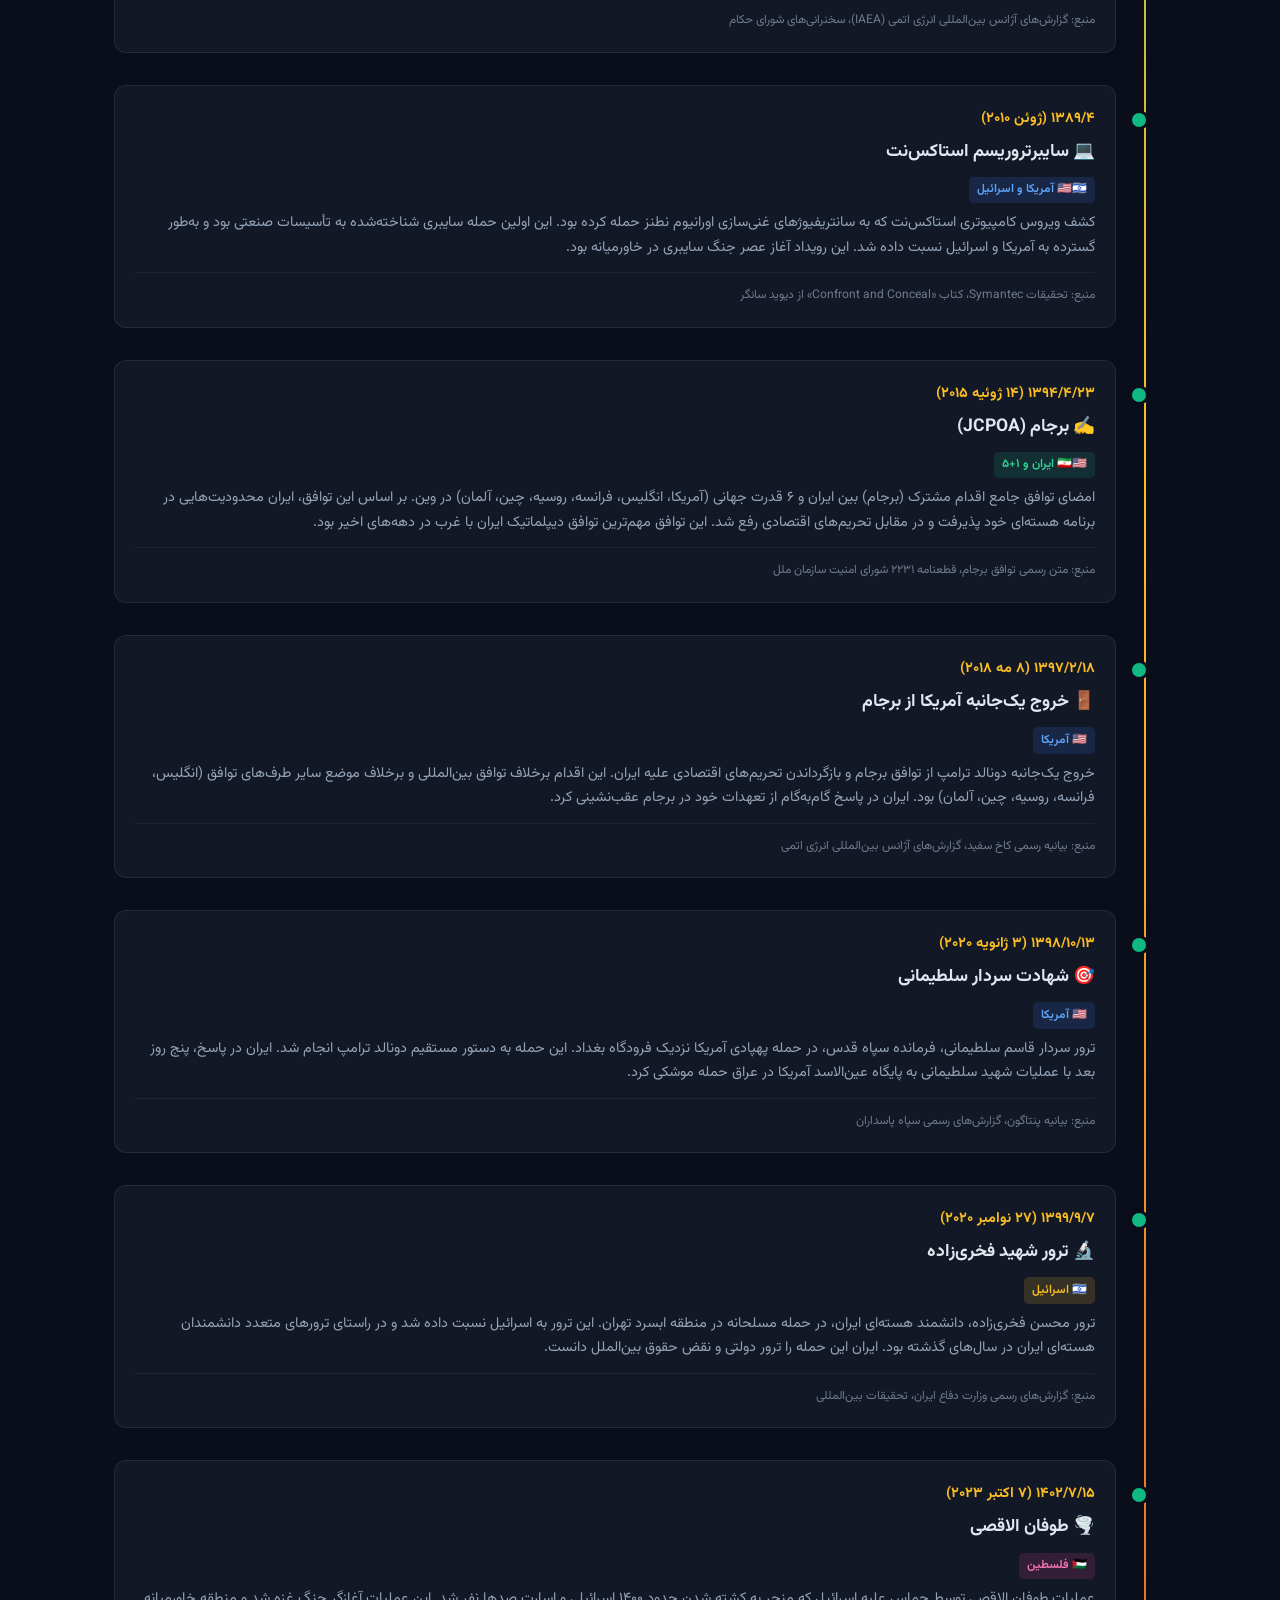
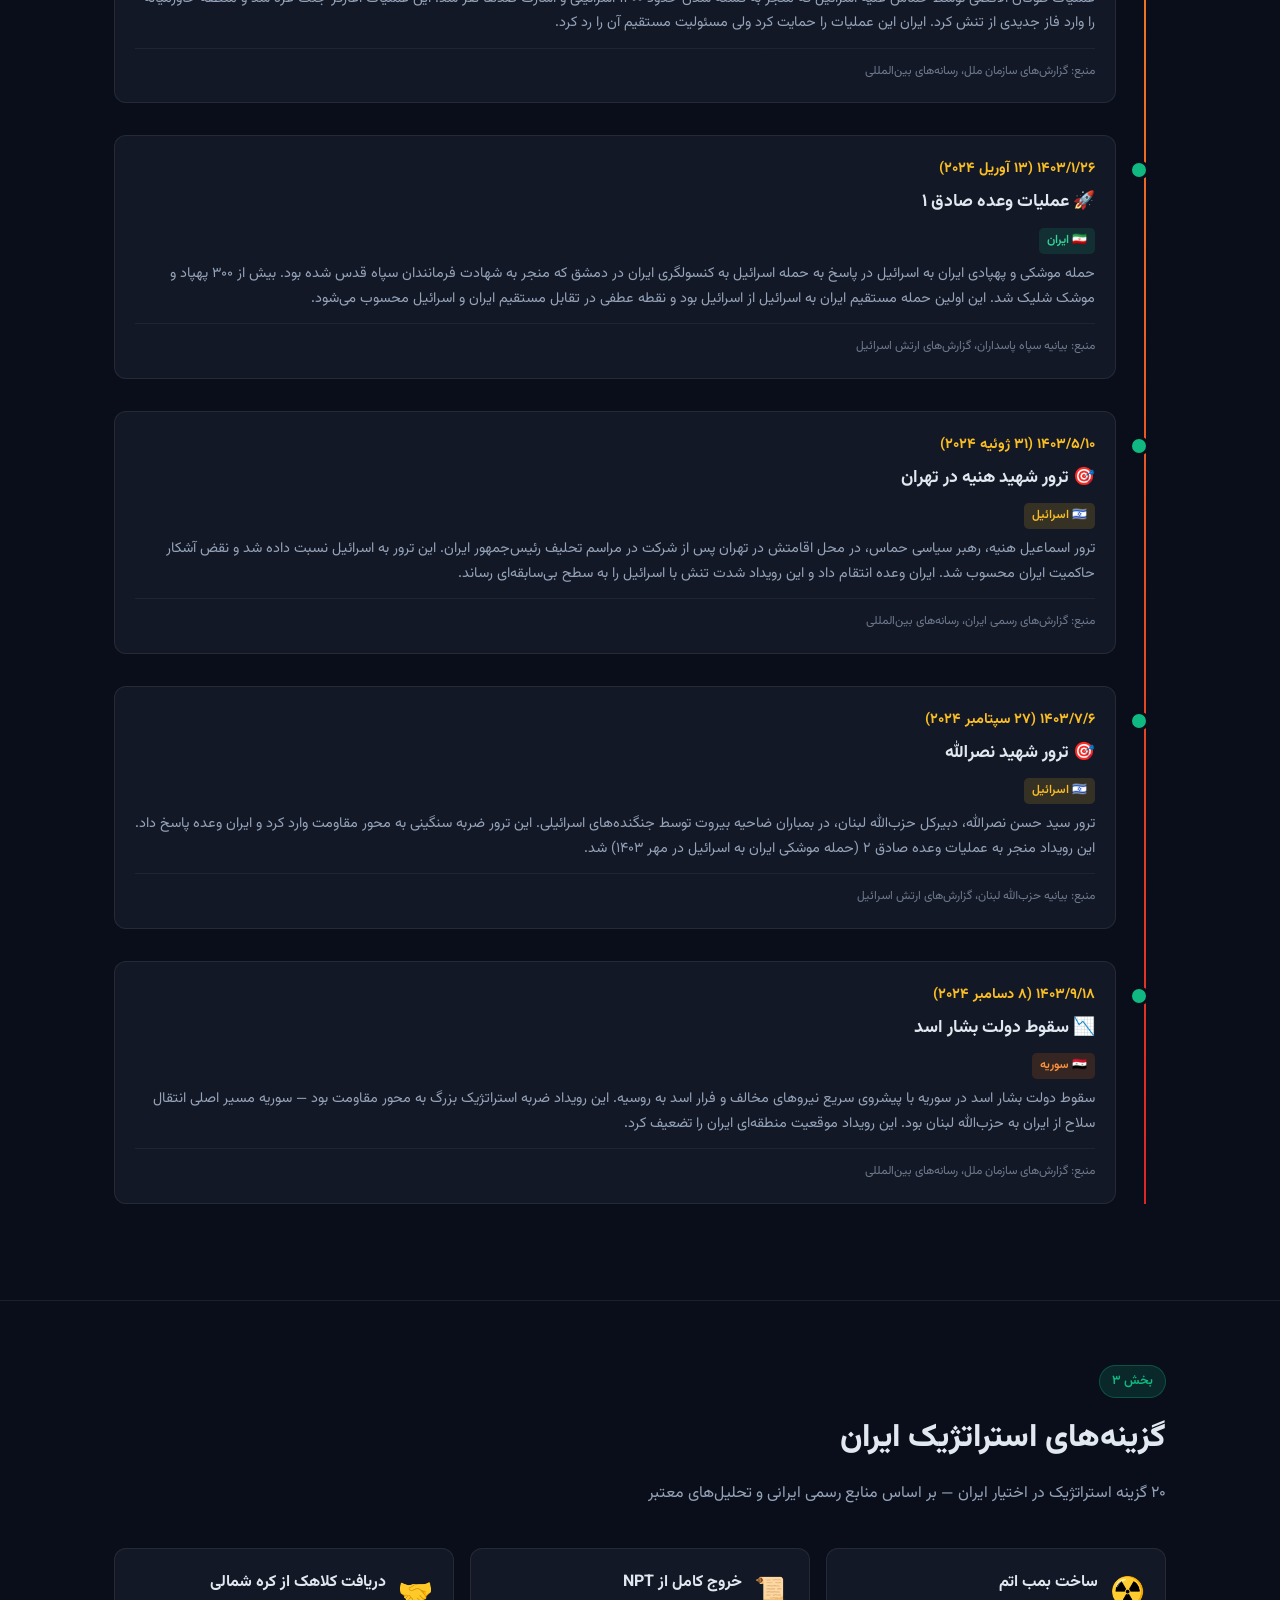
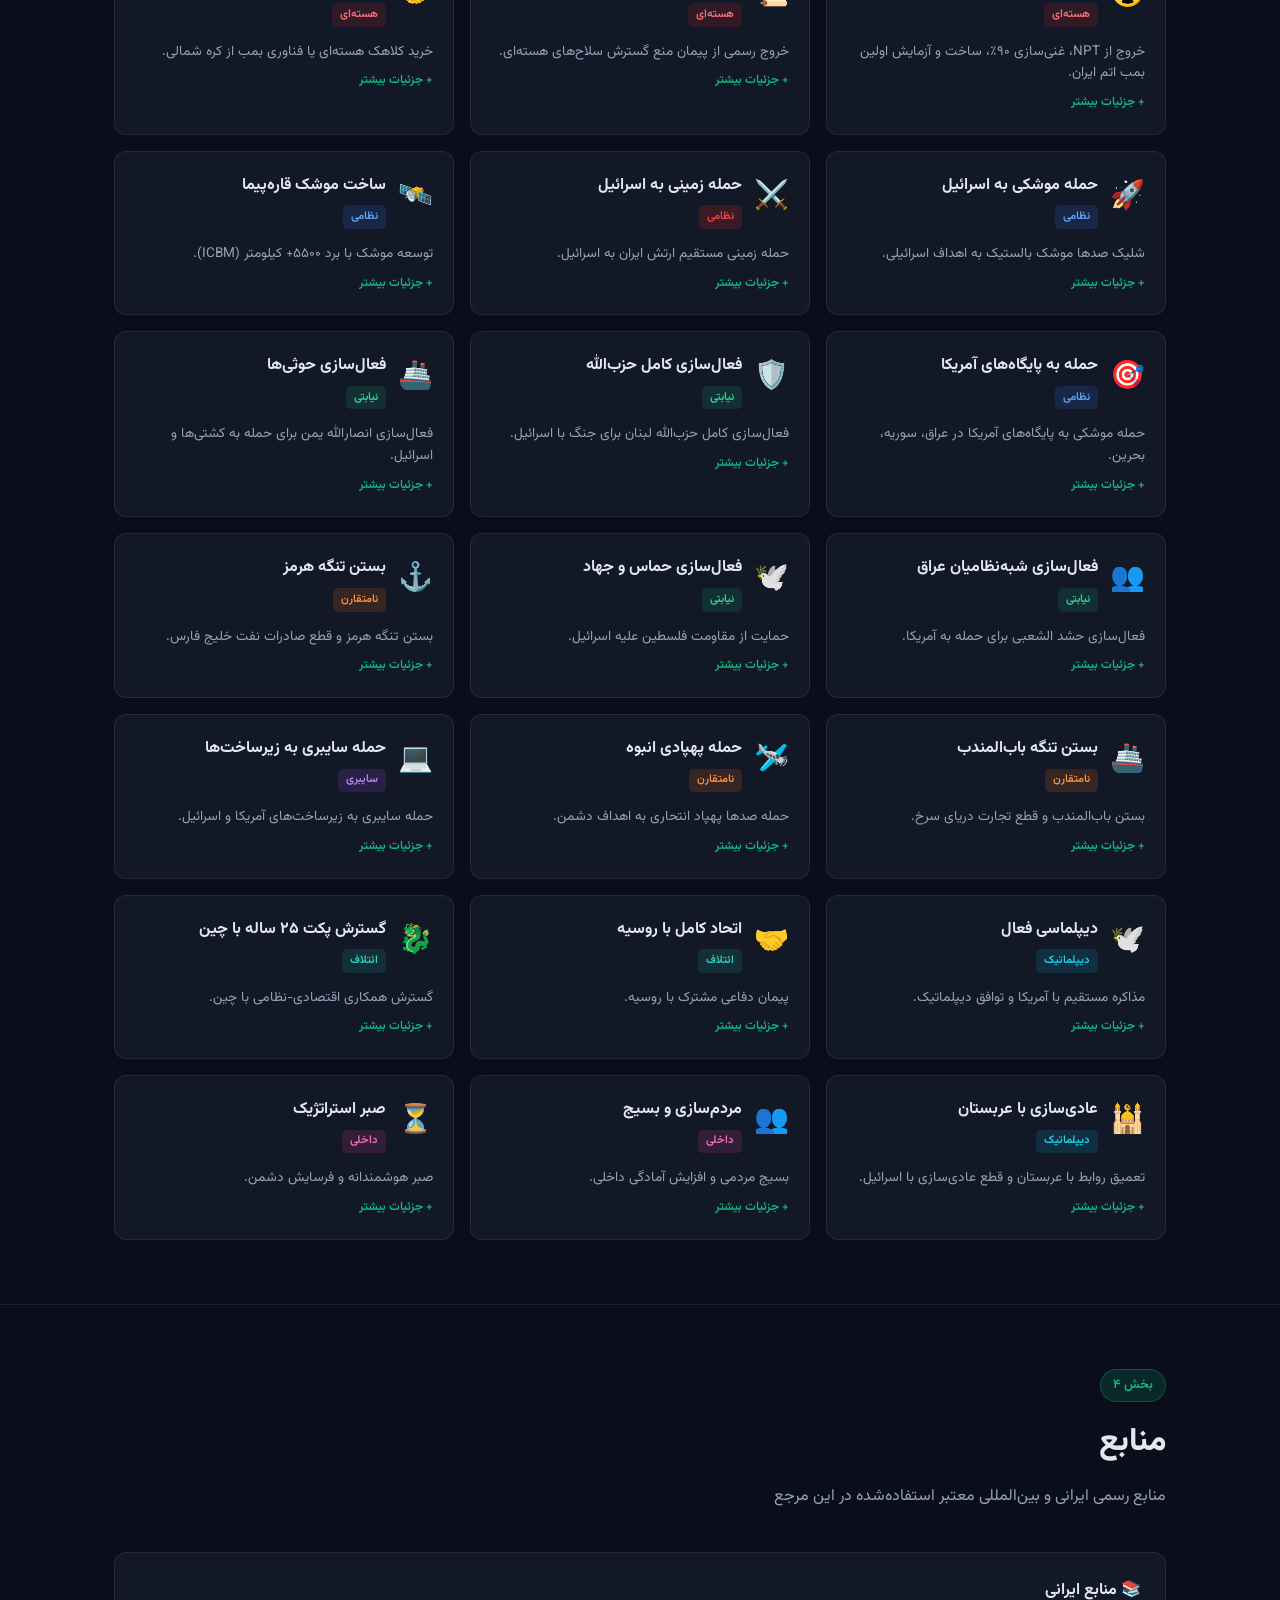
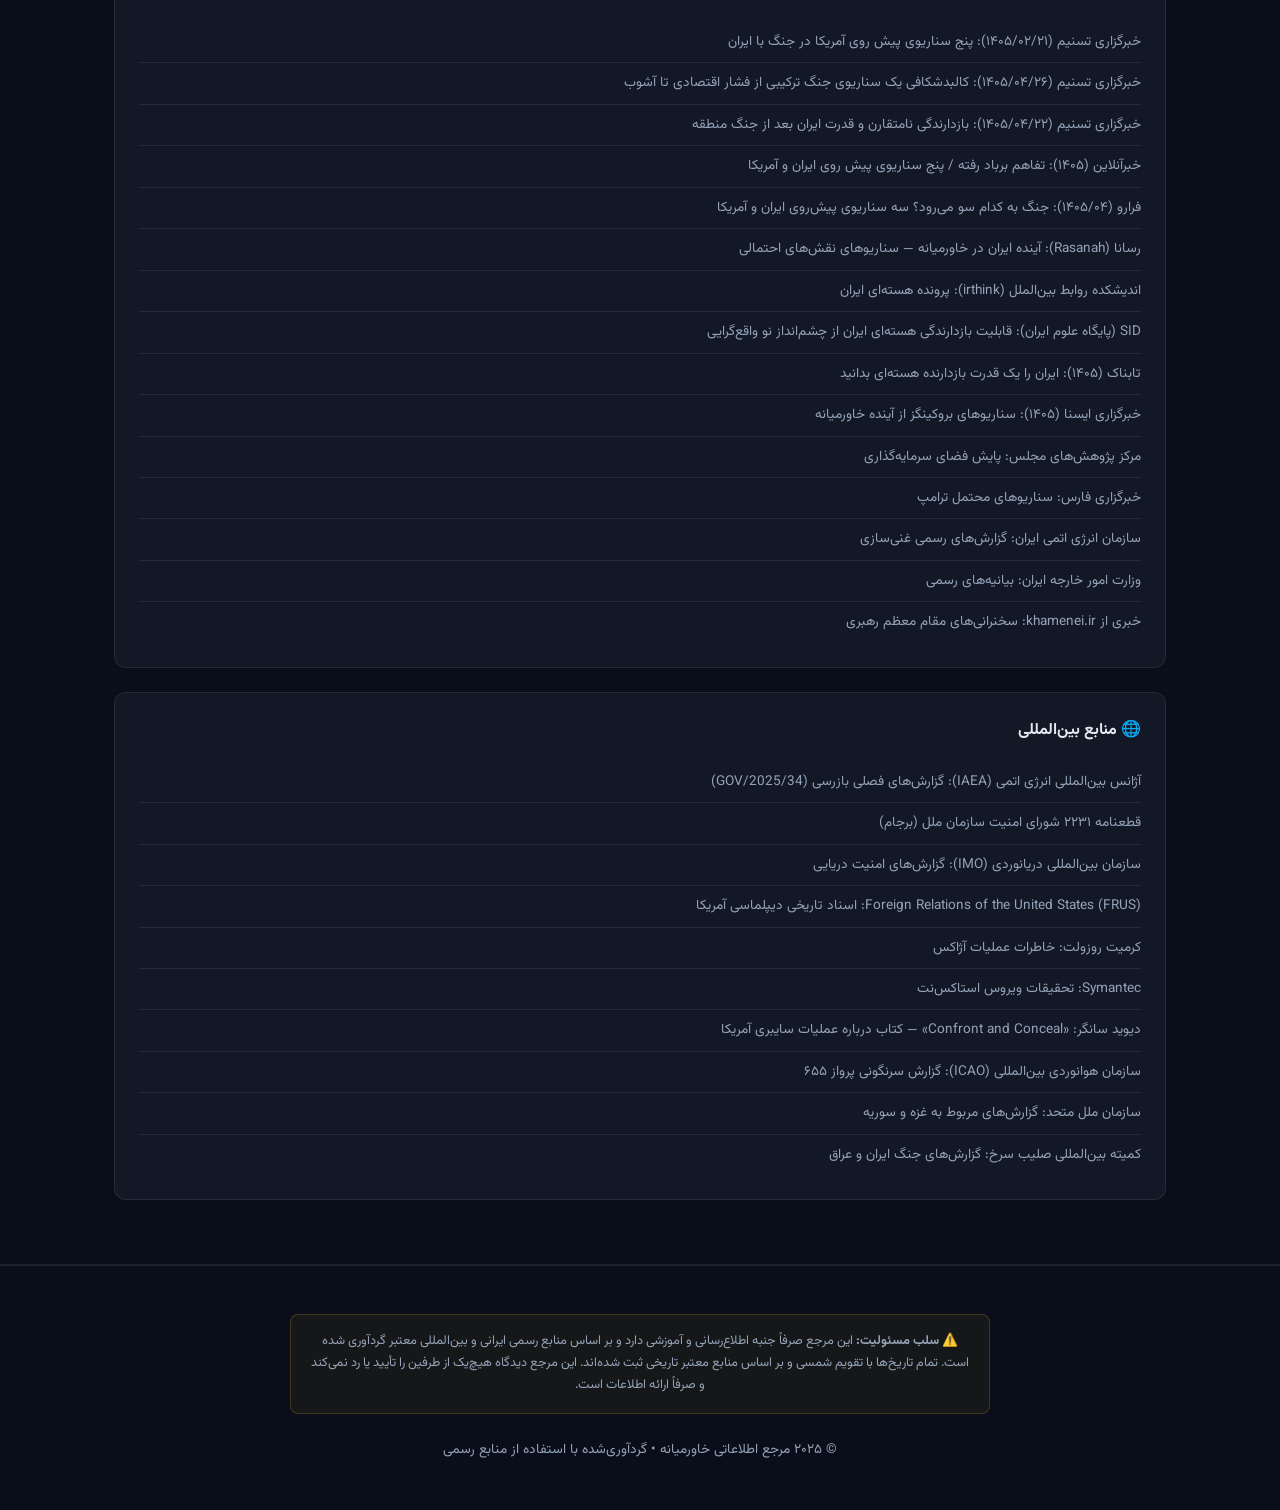
==== commit 1e0748fb: "Redesign site as pure informational reference - no game references - Rewrote docs/index.html as pure" ====
--- a/github-pages/index.html
+++ b/github-pages/index.html
@@ -3,8 +3,8 @@
 <head>
   <meta charset="UTF-8">
   <meta name="viewport" content="width=device-width, initial-scale=1.0">
-  <title>بازی بزرگ خاورمیانه | ایران در برابر آمریکا و اسرائیل</title>
-  <meta name="description" content="یک بازی استراتژیک تعاملی بر اساس تاریخچه مناسبات و درگیری‌های ایران، آمریکا و اسرائیل. شما نقش ایران را بازی می‌کنید و آینده منطقه را رقم می‌زنید.">
+  <title>تاریخچه مناسبات ایران، آمریکا و اسرائیل | مرجع اطلاعاتی</title>
+  <meta name="description" content="مرجع اطلاعاتی تاریخچه مناسبات و درگیری‌های ایران، آمریکا و اسرائیل از ۱۹۵۳ تا امروز. شامل خط زمانی رویدادها، تحلیل تاریخچه کامل، و گزینه‌های استراتژیک ایران.">
   <link rel="preconnect" href="https://fonts.googleapis.com">
   <link rel="preconnect" href="https://fonts.gstatic.com" crossorigin>
   <link href="https://fonts.googleapis.com/css2?family=Vazirmatn:wght@400;600;700;900&display=swap" rel="stylesheet">
@@ -18,7 +18,6 @@
       --text: #e2e8f0;
       --text-muted: #94a3b8;
       --primary: #10b981;
-      --primary-dark: #059669;
       --accent: #fbbf24;
       --danger: #dc2626;
       --info: #3b82f6;
@@ -27,533 +26,521 @@
       font-family: 'Vazirmatn', sans-serif;
       background: var(--bg-dark);
       color: var(--text);
-      line-height: 1.6;
-      overflow-x: hidden;
-    }
-    .container { max-width: 1200px; margin: 0 auto; padding: 0 1.5rem; }
-
-    /* Hero */
-    .hero {
-      min-height: 100vh;
-      display: flex;
-      align-items: center;
-      justify-content: center;
-      position: relative;
-      overflow: hidden;
-      background: radial-gradient(ellipse at center, rgba(16,185,129,0.1) 0%, transparent 50%),
-                  radial-gradient(ellipse at top left, rgba(220,38,38,0.08) 0%, transparent 40%),
-                  radial-gradient(ellipse at bottom right, rgba(251,191,36,0.06) 0%, transparent 40%);
-    }
-    .hero::before {
-      content: '';
-      position: absolute;
-      inset: 0;
-      background-image: url("data:image/svg+xml,%3Csvg width='60' height='60' xmlns='http://www.w3.org/2000/svg'%3E%3Cpath d='M30 0L0 30h60L30 0z' fill='%23ffffff' fill-opacity='0.02'/%3E%3C/svg%3E");
-      pointer-events: none;
-    }
-    .hero-content { text-align: center; z-index: 1; padding: 2rem; }
-    .hero-badge {
+      line-height: 1.8;
+    }
+    .container { max-width: 1100px; margin: 0 auto; padding: 0 1.5rem; }
+
+    /* Header */
+    header {
+      padding: 4rem 0 3rem;
+      text-align: center;
+      background: radial-gradient(ellipse at center, rgba(16,185,129,0.08) 0%, transparent 60%);
+      border-bottom: 1px solid var(--border);
+    }
+    header h1 {
+      font-size: clamp(1.75rem, 4vw, 2.75rem);
+      font-weight: 900;
+      margin-bottom: 1rem;
+      background: linear-gradient(135deg, #10b981 0%, #fbbf24 100%);
+      -webkit-background-clip: text;
+      -webkit-text-fill-color: transparent;
+      background-clip: text;
+    }
+    header p {
+      color: var(--text-muted);
+      max-width: 700px;
+      margin: 0 auto;
+      font-size: 1.05rem;
+    }
+
+    /* Nav */
+    nav {
+      position: sticky;
+      top: 0;
+      z-index: 100;
+      background: rgba(10,14,26,0.9);
+      backdrop-filter: blur(12px);
+      border-bottom: 1px solid var(--border);
+    }
+    nav .container { display: flex; align-items: center; justify-content: space-between; padding: 0.75rem 1.5rem; }
+    .nav-logo { font-weight: 800; font-size: 1rem; color: var(--primary); text-decoration: none; }
+    .nav-links { display: flex; gap: 1.5rem; list-style: none; }
+    .nav-links a { color: var(--text-muted); text-decoration: none; font-size: 0.9rem; transition: color 0.2s; }
+    .nav-links a:hover { color: var(--text); }
+    @media (max-width: 640px) { .nav-links { display: none; } }
+
+    /* Sections */
+    section { padding: 4rem 0; border-bottom: 1px solid var(--border); }
+    .section-header { margin-bottom: 2.5rem; }
+    .section-header h2 { font-size: clamp(1.5rem, 3vw, 2rem); font-weight: 800; margin-bottom: 0.75rem; }
+    .section-header p { color: var(--text-muted); max-width: 700px; }
+    .section-num {
       display: inline-block;
-      padding: 0.4rem 1rem;
+      padding: 0.25rem 0.75rem;
       background: rgba(16,185,129,0.15);
       border: 1px solid rgba(16,185,129,0.3);
       border-radius: 999px;
       color: var(--primary);
-      font-size: 0.85rem;
+      font-size: 0.8rem;
       font-weight: 600;
-      margin-bottom: 1.5rem;
-    }
-    .hero h1 {
-      font-size: clamp(2rem, 6vw, 4.5rem);
-      font-weight: 900;
-      line-height: 1.1;
-      margin-bottom: 1.5rem;
-      background: linear-gradient(135deg, #10b981 0%, #fbbf24 50%, #dc2626 100%);
-      -webkit-background-clip: text;
-      -webkit-text-fill-color: transparent;
-      background-clip: text;
-    }
-    .hero h1 .sub { display: block; font-size: 0.4em; font-weight: 700; color: var(--text-muted); -webkit-text-fill-color: var(--text-muted); margin-top: 0.5rem; }
-    .hero p {
-      font-size: clamp(1rem, 2vw, 1.25rem);
-      color: var(--text-muted);
-      max-width: 700px;
-      margin: 0 auto 2.5rem;
-    }
-    .hero-buttons { display: flex; gap: 1rem; justify-content: center; flex-wrap: wrap; }
-    .btn {
-      display: inline-flex;
-      align-items: center;
+      margin-bottom: 0.75rem;
+    }
+
+    /* Brief timeline */
+    .brief-timeline {
+      display: flex;
       gap: 0.5rem;
-      padding: 0.9rem 2rem;
-      border-radius: 0.75rem;
-      font-family: inherit;
-      font-size: 1rem;
-      font-weight: 700;
-      text-decoration: none;
-      cursor: pointer;
-      border: none;
-      transition: all 0.2s;
-    }
-    .btn-primary { background: var(--primary); color: #fff; }
-    .btn-primary:hover { background: var(--primary-dark); transform: translateY(-2px); box-shadow: 0 10px 30px rgba(16,185,129,0.3); }
-    .btn-secondary { background: var(--bg-card); color: var(--text); border: 1px solid var(--border); }
-    .btn-secondary:hover { background: var(--bg-card-hover); transform: translateY(-2px); }
-    .flags { display: flex; justify-content: center; gap: 1rem; margin-top: 3rem; font-size: 2.5rem; opacity: 0.7; }
-
-    /* Sections */
-    section { padding: 5rem 0; }
-    .section-header { text-align: center; margin-bottom: 3rem; }
-    .section-header h2 { font-size: clamp(1.75rem, 4vw, 2.5rem); font-weight: 800; margin-bottom: 1rem; }
-    .section-header p { color: var(--text-muted); max-width: 600px; margin: 0 auto; font-size: 1.05rem; }
-    .section-divider { width: 60px; height: 4px; background: linear-gradient(90deg, var(--primary), var(--accent)); margin: 0 auto 2rem; border-radius: 2px; }
-
-    /* Features */
-    .features-grid { display: grid; grid-template-columns: repeat(auto-fit, minmax(280px, 1fr)); gap: 1.5rem; }
-    .feature-card {
+      overflow-x: auto;
+      padding: 1rem 0;
+      direction: ltr;
+    }
+    .brief-item {
+      shrink: 0;
+      min-width: 110px;
+      text-align: center;
+      padding: 0.75rem;
       background: var(--bg-card);
       border: 1px solid var(--border);
-      border-radius: 1rem;
-      padding: 2rem;
-      transition: all 0.3s;
-    }
-    .feature-card:hover { background: var(--bg-card-hover); transform: translateY(-4px); border-color: rgba(16,185,129,0.3); }
-    .feature-icon { font-size: 2.5rem; margin-bottom: 1rem; }
-    .feature-card h3 { font-size: 1.25rem; font-weight: 700; margin-bottom: 0.75rem; }
-    .feature-card p { color: var(--text-muted); font-size: 0.95rem; }
-
-    /* Endings */
-    .endings-grid { display: grid; grid-template-columns: repeat(auto-fill, minmax(220px, 1fr)); gap: 1rem; }
-    .ending-card {
+      border-radius: 0.5rem;
+      transition: all 0.2s;
+    }
+    .brief-item:hover { background: var(--bg-card-hover); transform: translateY(-2px); }
+    .brief-item .icon { font-size: 1.5rem; }
+    .brief-item .date { color: var(--accent); font-size: 0.75rem; font-weight: 700; margin: 0.25rem 0; }
+    .brief-item .title { font-size: 0.75rem; color: var(--text); line-height: 1.3; }
+
+    /* Full timeline */
+    .full-timeline { position: relative; }
+    .full-timeline::before {
+      content: '';
+      position: absolute;
+      top: 0;
+      bottom: 0;
+      right: 20px;
+      width: 2px;
+      background: linear-gradient(180deg, var(--primary), var(--accent), var(--danger));
+    }
+    .full-event {
+      position: relative;
+      margin-right: 50px;
+      margin-bottom: 2rem;
+      padding: 1.25rem;
+      background: var(--bg-card);
+      border: 1px solid var(--border);
+      border-radius: 0.75rem;
+      transition: all 0.2s;
+    }
+    .full-event:hover { background: var(--bg-card-hover); }
+    .full-event::before {
+      content: '';
+      position: absolute;
+      right: -34px;
+      top: 1.5rem;
+      width: 14px;
+      height: 14px;
+      border-radius: 50%;
+      background: var(--primary);
+      border: 3px solid var(--bg-dark);
+    }
+    .full-event .date {
+      color: var(--accent);
+      font-weight: 700;
+      font-size: 0.9rem;
+      margin-bottom: 0.25rem;
+    }
+    .full-event .title {
+      font-size: 1.1rem;
+      font-weight: 700;
+      margin-bottom: 0.5rem;
+    }
+    .full-event .actor {
+      display: inline-block;
+      padding: 0.15rem 0.5rem;
+      border-radius: 0.3rem;
+      font-size: 0.75rem;
+      font-weight: 600;
+      margin-bottom: 0.5rem;
+    }
+    .full-event .desc {
+      color: var(--text-muted);
+      font-size: 0.9rem;
+      line-height: 1.7;
+    }
+    .full-event .source {
+      margin-top: 0.75rem;
+      padding-top: 0.75rem;
+      border-top: 1px solid var(--border);
+      font-size: 0.75rem;
+      color: var(--text-muted);
+      opacity: 0.7;
+    }
+
+    /* Cards grid */
+    .cards-grid {
+      display: grid;
+      grid-template-columns: repeat(auto-fill, minmax(280px, 1fr));
+      gap: 1rem;
+    }
+    .card {
+      background: var(--bg-card);
+      border: 1px solid var(--border);
+      border-radius: 0.75rem;
+      padding: 1.25rem;
+      transition: all 0.2s;
+      cursor: pointer;
+    }
+    .card:hover { background: var(--bg-card-hover); transform: translateY(-2px); border-color: rgba(16,185,129,0.3); }
+    .card-header { display: flex; align-items: flex-start; gap: 0.75rem; margin-bottom: 0.75rem; }
+    .card-icon { font-size: 1.75rem; shrink: 0; }
+    .card-title { font-size: 1rem; font-weight: 700; margin-bottom: 0.1rem; }
+    .card-cat {
+      display: inline-block;
+      padding: 0.1rem 0.5rem;
+      border-radius: 0.3rem;
+      font-size: 0.7rem;
+      font-weight: 600;
+    }
+    .card-desc { color: var(--text-muted); font-size: 0.85rem; line-height: 1.6; }
+    .card-detail {
+      margin-top: 0.75rem;
+      padding-top: 0.75rem;
+      border-top: 1px solid var(--border);
+      font-size: 0.8rem;
+      color: var(--text-muted);
+      display: none;
+    }
+    .card.open .card-detail { display: block; }
+    .card-toggle {
+      margin-top: 0.5rem;
+      font-size: 0.75rem;
+      color: var(--primary);
+      font-weight: 600;
+    }
+
+    /* Category colors */
+    .cat-nuclear { background: rgba(220,38,38,0.15); color: #f87171; }
+    .cat-military { background: rgba(59,130,246,0.15); color: #60a5fa; }
+    .cat-proxy { background: rgba(16,185,129,0.15); color: #34d399; }
+    .cat-diplomatic { background: rgba(6,182,212,0.15); color: #22d3ee; }
+    .cat-economic { background: rgba(251,191,36,0.15); color: #fbbf24; }
+    .cat-cyber { background: rgba(168,85,247,0.15); color: #c084fc; }
+    .cat-asymmetric { background: rgba(249,115,22,0.15); color: #fb923c; }
+    .cat-alliance { background: rgba(20,184,166,0.15); color: #2dd4bf; }
+    .cat-domestic { background: rgba(236,72,153,0.15); color: #f472b6; }
+    .cat-extreme { background: rgba(220,38,38,0.2); color: #ef4444; }
+
+    /* Sources */
+    .sources-list {
       background: var(--bg-card);
       border: 1px solid var(--border);
       border-radius: 0.75rem;
       padding: 1.5rem;
+    }
+    .sources-list h3 { font-size: 1rem; font-weight: 700; margin-bottom: 1rem; }
+    .sources-list ul { list-style: none; }
+    .sources-list li {
+      padding: 0.5rem 0;
+      border-bottom: 1px solid var(--border);
+      font-size: 0.85rem;
+      color: var(--text-muted);
+    }
+    .sources-list li:last-child { border-bottom: none; }
+
+    /* Footer */
+    footer {
+      padding: 3rem 0;
       text-align: center;
-      transition: all 0.3s;
-    }
-    .ending-card:hover { transform: translateY(-2px); }
-    .ending-card.win { border-color: rgba(16,185,129,0.3); }
-    .ending-card.lose { border-color: rgba(220,38,38,0.3); }
-    .ending-card.neutral { border-color: rgba(251,191,36,0.3); }
-    .ending-icon { font-size: 3rem; margin-bottom: 0.75rem; }
-    .ending-card h4 { font-size: 1rem; font-weight: 700; margin-bottom: 0.5rem; }
-    .ending-prob { font-size: 0.8rem; color: var(--accent); font-weight: 600; margin-bottom: 0.5rem; }
-    .ending-card p { font-size: 0.8rem; color: var(--text-muted); }
-
-    /* How to win */
-    .paths-grid { display: grid; grid-template-columns: repeat(auto-fit, minmax(280px, 1fr)); gap: 1.5rem; }
-    .path-card {
+      border-top: 1px solid var(--border);
+    }
+    footer .disclaimer {
+      color: var(--text-muted);
+      font-size: 0.8rem;
+      max-width: 700px;
+      margin: 0 auto 1.5rem;
+      line-height: 1.7;
+      padding: 1rem;
+      background: rgba(251,191,36,0.05);
+      border: 1px solid rgba(251,191,36,0.2);
+      border-radius: 0.5rem;
+    }
+    footer .copyright { color: var(--text-muted); font-size: 0.85rem; }
+
+    /* Intro */
+    .intro {
+      padding: 3rem 0;
       background: var(--bg-card);
-      border: 1px solid var(--border);
-      border-radius: 1rem;
-      padding: 1.75rem;
-      position: relative;
-      overflow: hidden;
-    }
-    .path-card::before { content: ''; position: absolute; top: 0; right: 0; width: 4px; height: 100%; }
-    .path-card.win::before { background: linear-gradient(180deg, #10b981, #fbbf24); }
-    .path-card.lose::before { background: linear-gradient(180deg, #dc2626, #7c2d12); }
-    .path-badge { display: inline-block; padding: 0.25rem 0.75rem; border-radius: 999px; font-size: 0.75rem; font-weight: 600; margin-bottom: 1rem; }
-    .path-card.win .path-badge { background: rgba(16,185,129,0.15); color: var(--primary); }
-    .path-card.lose .path-badge { background: rgba(220,38,38,0.15); color: var(--danger); }
-    .path-card h3 { font-size: 1.15rem; font-weight: 700; margin-bottom: 0.5rem; }
-    .path-card .strategy { color: var(--text-muted); font-size: 0.9rem; margin-bottom: 1rem; }
-    .path-card .sequence { font-size: 0.8rem; color: var(--accent); background: rgba(251,191,36,0.08); padding: 0.5rem 0.75rem; border-radius: 0.5rem; direction: ltr; text-align: left; }
-
-    /* Stats */
-    .stats-grid { display: grid; grid-template-columns: repeat(auto-fit, minmax(140px, 1fr)); gap: 1.5rem; text-align: center; }
-    .stat-item { padding: 1.5rem; background: var(--bg-card); border: 1px solid var(--border); border-radius: 0.75rem; }
-    .stat-num { font-size: 2.5rem; font-weight: 900; background: linear-gradient(135deg, var(--primary), var(--accent)); -webkit-background-clip: text; -webkit-text-fill-color: transparent; }
-    .stat-label { color: var(--text-muted); font-size: 0.85rem; margin-top: 0.5rem; }
-
-    /* Timeline */
-    .timeline { position: relative; padding: 2rem 0; }
-    .timeline::before { content: ''; position: absolute; top: 0; bottom: 0; right: 50%; width: 2px; background: linear-gradient(180deg, var(--primary), var(--accent), var(--danger)); }
-    .timeline-item { padding: 1rem 0; position: relative; width: 50%; }
-    .timeline-item:nth-child(odd) { margin-right: 50%; padding-left: 2rem; text-align: left; }
-    .timeline-item:nth-child(even) { margin-left: 50%; padding-right: 2rem; text-align: right; }
-    .timeline-item::after { content: ''; position: absolute; top: 1.5rem; width: 12px; height: 12px; border-radius: 50%; background: var(--primary); border: 2px solid var(--bg-dark); }
-    .timeline-item:nth-child(odd)::after { left: -6px; }
-    .timeline-item:nth-child(even)::after { right: -6px; }
-    .timeline-date { color: var(--accent); font-size: 0.85rem; font-weight: 600; }
-    .timeline-title { font-weight: 700; margin: 0.25rem 0; }
-    .timeline-desc { color: var(--text-muted); font-size: 0.85rem; }
-
-    /* Footer */
-    footer { background: var(--bg-card); border-top: 1px solid var(--border); padding: 3rem 0; text-align: center; }
-    footer .container { display: flex; flex-direction: column; align-items: center; gap: 1.5rem; }
-    footer .social { display: flex; gap: 1rem; }
-    footer a { color: var(--text-muted); text-decoration: none; transition: color 0.2s; }
-    footer a:hover { color: var(--primary); }
-    footer .copyright { color: var(--text-muted); font-size: 0.85rem; }
-    footer .disclaimer { color: var(--text-muted); font-size: 0.8rem; max-width: 700px; line-height: 1.5; padding: 1rem; background: rgba(251,191,36,0.05); border: 1px solid rgba(251,191,36,0.2); border-radius: 0.5rem; }
-
-    /* Navbar */
-    nav { position: sticky; top: 0; z-index: 100; background: rgba(10,14,26,0.8); backdrop-filter: blur(12px); border-bottom: 1px solid var(--border); }
-    nav .container { display: flex; align-items: center; justify-content: space-between; padding: 1rem 1.5rem; }
-    .nav-logo { font-weight: 800; font-size: 1.1rem; color: var(--primary); text-decoration: none; }
-    .nav-links { display: flex; gap: 1.5rem; list-style: none; }
-    .nav-links a { color: var(--text-muted); text-decoration: none; font-size: 0.9rem; transition: color 0.2s; }
-    .nav-links a:hover { color: var(--text); }
-    .nav-cta { background: var(--primary); color: #fff; padding: 0.5rem 1.25rem; border-radius: 0.5rem; text-decoration: none; font-size: 0.85rem; font-weight: 700; }
-    @media (max-width: 640px) { .nav-links { display: none; } }
-
-    /* CTA section */
-    .cta { background: linear-gradient(135deg, rgba(16,185,129,0.1), rgba(251,191,36,0.1)); border-radius: 1.5rem; padding: 3rem 2rem; text-align: center; }
-    .cta h2 { font-size: 2rem; margin-bottom: 1rem; }
-    .cta p { color: var(--text-muted); margin-bottom: 2rem; max-width: 600px; margin-left: auto; margin-right: auto; }
-
-    .tag { display: inline-block; padding: 0.2rem 0.6rem; background: rgba(255,255,255,0.05); border: 1px solid var(--border); border-radius: 0.3rem; font-size: 0.75rem; color: var(--text-muted); margin: 0.2rem; }
+      border-bottom: 1px solid var(--border);
+    }
+    .intro p { color: var(--text-muted); font-size: 1rem; line-height: 1.8; max-width: 800px; }
+    .intro p + p { margin-top: 1rem; }
   </style>
 </head>
 <body>
-  <!-- Navbar -->
+  <!-- Nav -->
   <nav>
     <div class="container">
-      <a href="#top" class="nav-logo">🎮 بازی خاورمیانه</a>
+      <a href="#top" class="nav-logo">📜 مرجع خاورمیانه</a>
       <ul class="nav-links">
-        <li><a href="#about">درباره بازی</a></li>
-        <li><a href="#features">ویژگی‌ها</a></li>
-        <li><a href="#endings">پایان‌ها</a></li>
-        <li><a href="#paths">راه‌های برد</a></li>
-        <li><a href="#source">سورس کد</a></li>
+        <li><a href="#brief">خلاصه</a></li>
+        <li><a href="#full">تاریخچه کامل</a></li>
+        <li><a href="#cards">گزینه‌های استراتژیک ایران</a></li>
+        <li><a href="#sources">منابع</a></li>
       </ul>
-      <a href="https://preview-z.ai/" class="nav-cta" target="_blank" rel="noopener">▶ بازی کن</a>
     </div>
   </nav>
 
-  <!-- Hero -->
-  <header class="hero" id="top">
-    <div class="hero-content">
-      <span class="hero-badge">⚡ بازی استراتژیک بر اساس رویدادهای واقعی</span>
-      <h1>
-        بازی بزرگ خاورمیانه
-        <span class="sub">ایران در برابر آمریکا و اسرائیل</span>
-      </h1>
-      <p>
-        یک شبیه‌سازی استراتژیک تعاملی بر اساس تاریخچه واقعی مناسبات و درگیری‌های ایران، آمریکا و اسرائیل از ۱۹۵۳ تا امروز. شما نقش ایران را بازی می‌کنید و با هر تصمیم، آینده منطقه را رقم می‌زنید.
-      </p>
-      <div class="hero-buttons">
-        <a href="https://preview-z.ai/" class="btn btn-primary" target="_blank" rel="noopener">
-          ⚔️ شروع بازی
-        </a>
-        <a href="#about" class="btn btn-secondary">📖 بیشتر بدانید</a>
-      </div>
-      <div class="flags">
-        🇮🇷 ⚔️ 🇺🇸🇮🇱
-      </div>
+  <!-- Header -->
+  <header id="top">
+    <div class="container">
+      <h1>تاریخچه مناسبات ایران، آمریکا و اسرائیل</h1>
+      <p>مرجع اطلاعاتی تاریخچه مناسبات و درگیری‌های ایران، آمریکا و اسرائیل از کودتای ۲۸ مرداد ۱۳۳۲ تا سقوط دولت بشار اسد در ۱۸ آذر ۱۴۰۳</p>
     </div>
   </header>
 
-  <!-- About -->
-  <section id="about">
+  <!-- Intro -->
+  <section class="intro">
+    <div class="container">
+      <p>این مرجع اطلاعاتی، تاریخچه مناسبات پیچیده و پر فراز و نشیب ایران با ایالات متحده آمریکا و اسرائیل را از سال ۱۳۳۲ تاکنون بررسی می‌کند. این مناسبات که با کودتای ۲۸ مرداد آغاز شد، طی هفت دهه گذشته شامل رویدادهای مهمی چون انقلاب اسلامی، جنگ ایران و عراق، افشای برنامه هسته‌ای ایران، انعقاد برجام، خروج آمریکا از آن، ترور سردار سلطیمانی، طوفان الاقصی، و عملیات وعده صادق بوده است.</p>
+      <p>در این مرجع، رویدادهای تاریخی با تاریخ دقیق شمسی، طرف‌های درگیر، و توضیحات مختصر ارائه شده‌اند. همچنین گزینه‌های استراتژیک موجود در اختیار ایران — از مسیر هسته‌ای تا دیپلماسی، از محور مقاومت تا اتحاد با قدرت‌های شرقی — بر اساس منابع رسمی ایرانی و بین‌المللی معتبر گردآوری شده است.</p>
+    </div>
+  </section>
+
+  <!-- Brief timeline -->
+  <section id="brief">
     <div class="container">
       <div class="section-header">
-        <h2>درباره بازی</h2>
-        <div class="section-divider"></div>
-        <p>این بازی یک شبیه‌سازی استراتژیک است که بر اساس رویدادهای تاریخی واقعی و تحلیل‌های معتبر ساخته شده است.</p>
-      </div>
-      <div class="features-grid">
-        <div class="feature-card">
-          <div class="feature-icon">📜</div>
-          <h3>مبتنی بر تاریخ واقعی</h3>
-          <p>۱۷ رویداد تاریخی از کودتای ۲۸ مرداد ۱۳۳۲ تا سقوط دولت بشار اسد در ۱۸ آذر ۱۴۰۳، تماماً با تاریخ دقیق شمسی.</p>
-        </div>
-        <div class="feature-card">
-          <div class="feature-icon">📚</div>
-          <h3>منابع معتبر ایرانی</h3>
-          <p>تحلیل‌ها بر اساس منابع رسمی ایرانی: تسنیم، فارس، ایسنا، IRNA، مرکز پژوهش‌های مجلس، اندیشکده روابط بین‌الملل، SID.</p>
-        </div>
-        <div class="feature-card">
-          <div class="feature-icon">🎴</div>
-          <h3>۶۰+ کارت استراتژیک</h3>
-          <p>۲۰ کارت ایران، ۱۵ کارت آمریکا، ۱۵ کارت اسرائیل، ۸ کارت عربی، ۵ کارت ناتو، ۵ کارت متحدان شرقی - همه با داده واقعی.</p>
-        </div>
-        <div class="feature-card">
-          <div class="feature-icon">🏁</div>
-          <h3>۱۰ پایان محتمل</h3>
-          <p>از «بازدارندگی هسته‌ای» تا «جنگ تمام‌عیار»، از «صلح جامع» تا «تغییر رژیم» - هر کدام با احتمال واقعی و مبنای تاریخی.</p>
-        </div>
-        <div class="feature-card">
-          <div class="feature-icon">🤖</div>
-          <h3>هوش مصنوعی دشمن</h3>
-          <p>دشمنان (آمریکا و اسرائیل) با AI واکنش‌گرا بازی می‌کنند - پاسخ آن‌ها بر اساس موقعیت فعلی و کارت شما تغییر می‌کند.</p>
-        </div>
-        <div class="feature-card">
-          <div class="feature-icon">⚡</div>
-          <h3>سیستم کمبو و پادکارت</h3>
-          <p>۴ کمبو استراتژیک (محور مقاومت، بازدارندگی هسته‌ای، غیرمتقارن کامل، محور شرق) و سیستم پادکارت برای هر کارت.</p>
-        </div>
+        <span class="section-num">بخش ۱</span>
+        <h2>خلاصه تاریخچه</h2>
+        <p>خط زمانی فشرده ۱۷ رویداد کلیدی از ۱۳۳۲ تا ۱۴۰۳</p>
+      </div>
+      <div class="brief-timeline">
+        <div class="brief-item"><div class="icon">💥</div><div class="date">۱۳۳۲/۵/۲۸</div><div class="title">کودتای ۲۸ مرداد</div></div>
+        <div class="brief-item"><div class="icon">⚖️</div><div class="date">۱۳۴۳/۷/۲۱</div><div class="title">کاپیتولاسیون</div></div>
+        <div class="brief-item"><div class="icon">🕌</div><div class="date">۱۳۵۷/۱۱/۲۲</div><div class="title">پیروزی انقلاب</div></div>
+        <div class="brief-item"><div class="icon">🏛️</div><div class="date">۱۳۵۸/۸/۱۳</div><div class="title">تسخیر لانه جاسوسی</div></div>
+        <div class="brief-item"><div class="icon">⚔️</div><div class="date">۱۳۵۹/۶/۳۱</div><div class="title">هجوم صدام</div></div>
+        <div class="brief-item"><div class="icon">✈️</div><div class="date">۱۳۶۷/۴/۱۲</div><div class="title">پرواز ۶۵۵</div></div>
+        <div class="brief-item"><div class="icon">☢️</div><div class="date">۱۳۸۱/۵/۲۳</div><div class="title">افشای نطنز</div></div>
+        <div class="brief-item"><div class="icon">💻</div><div class="date">۱۳۸۹/۴</div><div class="title">استاکس‌نت</div></div>
+        <div class="brief-item"><div class="icon">✍️</div><div class="date">۱۳۹۴/۴/۲۳</div><div class="title">برجام</div></div>
+        <div class="brief-item"><div class="icon">🚪</div><div class="date">۱۳۹۷/۲/۱۸</div><div class="title">خروج از برجام</div></div>
+        <div class="brief-item"><div class="icon">🎯</div><div class="date">۱۳۹۸/۱۰/۱۳</div><div class="title">شهادت سلطیمانی</div></div>
+        <div class="brief-item"><div class="icon">🔬</div><div class="date">۱۳۹۹/۹/۷</div><div class="title">ترور فخری‌زاده</div></div>
+        <div class="brief-item"><div class="icon">🌪️</div><div class="date">۱۴۰۲/۷/۱۵</div><div class="title">طوفان الاقصی</div></div>
+        <div class="brief-item"><div class="icon">🚀</div><div class="date">۱۴۰۳/۱/۲۶</div><div class="title">وعده صادق ۱</div></div>
+        <div class="brief-item"><div class="icon">🎯</div><div class="date">۱۴۰۳/۵/۱۰</div><div class="title">ترور هنیه</div></div>
+        <div class="brief-item"><div class="icon">🎯</div><div class="date">۱۴۰۳/۷/۶</div><div class="title">ترور نصرالله</div></div>
+        <div class="brief-item"><div class="icon">📉</div><div class="date">۱۴۰۳/۹/۱۸</div><div class="title">سقوط اسد</div></div>
       </div>
     </div>
   </section>
 
-  <!-- Stats -->
-  <section style="padding: 3rem 0; background: var(--bg-card);">
-    <div class="container">
-      <div class="stats-grid">
-        <div class="stat-item">
-          <div class="stat-num">۱۷</div>
-          <div class="stat-label">رویداد تاریخی</div>
-        </div>
-        <div class="stat-item">
-          <div class="stat-num">۶۸+</div>
-          <div class="stat-label">کارت استراتژیک</div>
-        </div>
-        <div class="stat-item">
-          <div class="stat-num">۱۰</div>
-          <div class="stat-label">پایان محتمل</div>
-        </div>
-        <div class="stat-item">
-          <div class="stat-num">۶</div>
-          <div class="stat-label">شاخص حیاتی</div>
-        </div>
-        <div class="stat-item">
-          <div class="stat-num">۴</div>
-          <div class="stat-label">کمبو استراتژیک</div>
-        </div>
-        <div class="stat-item">
-          <div class="stat-num">۸</div>
-          <div class="stat-label">نوبت بازی</div>
-        </div>
+  <!-- Full history -->
+  <section id="full">
+    <div class="container">
+      <div class="section-header">
+        <span class="section-num">بخش ۲</span>
+        <h2>تاریخچه کامل</h2>
+        <p>جزئیات ۱۷ رویداد تاریخی با تاریخ دقیق، طرف‌های درگیر، و منابع</p>
+      </div>
+      <div class="full-timeline">
+
+        <div class="full-event">
+          <div class="date">۱۳۳۲/۵/۲۸ (۱۹ اوت ۱۹۵۳)</div>
+          <div class="title">💥 کودتای ۲۸ مرداد</div>
+          <span class="actor" style="background:rgba(59,130,246,0.15);color:#60a5fa;">🇺🇸🇬🇧 آمریکا و انگلیس</span>
+          <div class="desc">سرنگونی دولت دکتر مصدق با کودتای آمریکا و انگلیس (عملیات آژاکس) پس از ملی شدن صنعت نفت. این رویداد نقطه آغاز دخالت مستقیم آمریکا در سیاست ایران و شکل‌گیری نخستین موج ضدآمریکایی در تاریخ معاصر ایران محسوب می‌شود.</div>
+          <div class="source">منبع: اسناد تاریخی آمریکا (Foreign Relations of the United States)، خاطرات کرمیت روزولت</div>
+        </div>
+
+        <div class="full-event">
+          <div class="date">۱۳۴۳/۷/۲۱ (۱۳ اکتبر ۱۹۶۴)</div>
+          <div class="title">⚖️ تصویب کاپیتولاسیون</div>
+          <span class="actor" style="background:rgba(59,130,246,0.15);color:#60a5fa;">🇺🇸 آمریکا</span>
+          <div class="desc">تصویب لایحه وضعیت نیروهای آمریکایی در ایران (کاپیتولاسیون) توسط مجلس شورای ملی که مصونیت حقوقی برای شهروندان آمریکایی در ایران قائل می‌شد. این رویداد با اعتراض شدید آیت‌الله خمینی مواجه شد و از عوامل اصلی شکل‌گیری انقلاب اسلامی بود.</div>
+          <div class="source">منبع: اسناد مجلس شورای ملی، سخنرانی‌های آیت‌الله خمینی</div>
+        </div>
+
+        <div class="full-event">
+          <div class="date">۱۳۵۷/۱۱/۲۲ (۱۱ فوریه ۱۹۷۹)</div>
+          <div class="title">🕌 پیروزی انقلاب اسلامی</div>
+          <span class="actor" style="background:rgba(16,185,129,0.15);color:#34d399;">🇮🇷 ایران</span>
+          <div class="desc">سرنگونی رژیم پهلوی و پیروزی انقلاب اسلامی به رهبری آیت‌الله خمینی. این رویداد نقطه عطف تاریخ معاصر ایران و خاورمیانه بود که منجر به قطع روابط دیپلماتیک آمریکا و ایران، تعطیلی سفارت آمریکا در تهران، و آغاز تقابل ایدئولوژیک ایران با غرب شد.</div>
+          <div class="source">منبع: آرشیو صداوسیما، اسناد دولت موقت</div>
+        </div>
+
+        <div class="full-event">
+          <div class="date">۱۳۵۸/۸/۱۳ (۴ نوامبر ۱۹۷۹)</div>
+          <div class="title">🏛️ تسخیر لانه جاسوسی</div>
+          <span class="actor" style="background:rgba(16,185,129,0.15);color:#34d399;">🇮🇷 ایران</span>
+          <div class="desc">تسخیر سفارت آمریکا در تهران توسط دانشجویان پیرو خط امام و گروگان‌گیری ۵۲ دیپلمات آمریکایی به مدت ۴۴۴ روز. این رویداد منجر به قطع کامل روابط دیپلماتیک ایران و آمریکا، تحریم‌های اقتصادی اولیه، و آغاز تقابل مستقیم شد.</div>
+          <div class="source">منبع: خاطرات دانشجویان پیرو خط امام، اسناد سفارت آمریکا</div>
+        </div>
+
+        <div class="full-event">
+          <div class="date">۱۳۵۹/۶/۳۱ (۲۲ سپتامبر ۱۹۸۰)</div>
+          <div class="title">⚔️ هجوم صدام به ایران</div>
+          <span class="actor" style="background:rgba(249,115,22,0.15);color:#fb923c;">🇮🇶 عراق</span>
+          <div class="desc">هجوم ارتش عراق به ایران و آغاز جنگ هشت ساله ایران و عراق که با حمایت آمریکا، اتحاد جماهیر شوروی، و کشورهای عربی از عراق همراه بود. این جنگ با حدود یک میلیون کشته و مجروح به پایان رسید و تأثیر عمیقی بر اقتصاد و جامعه ایران گذاشت.</div>
+          <div class="source">منبع: اسناد سازمان ملل، گزارش‌های کمیته بین‌المللی صلیب سرخ</div>
+        </div>
+
+        <div class="full-event">
+          <div class="date">۱۳۶۷/۴/۱۲ (۳ ژوئیه ۱۹۸۸)</div>
+          <div class="title">✈️ سرنگونی پرواز ۶۵۵</div>
+          <span class="actor" style="background:rgba(59,130,246,0.15);color:#60a5fa;">🇺🇸 آمریکا</span>
+          <div class="desc">سرنگونی هواپیمای مسافربری ایران ایر پرواز ۶۵۵ بر فراز خلیج فارس توسط ناو آمریکایی یواس‌اس وینسنس که منجر به کشته شدن ۲۹۰ مسافر غیرنظامی شد. آمریکا این حمله را اشتباه تشخیص عنوان کرد اما هرگز عذرخواهی رسمی نکرد. این رویداد نماد عمیق‌ترین بی‌اعتمادی ایران به آمریکا شد.</div>
+          <div class="source">منبع: گزارش‌های سازمان هوانوردی بین‌المللی (ICAO)، اسناد پنتاگون</div>
+        </div>
+
+        <div class="full-event">
+          <div class="date">۱۳۸۱/۵/۲۳ (۱۴ اوت ۲۰۰۲)</div>
+          <div class="title">☢️ افشای غیرقانونی نطنز</div>
+          <span class="actor" style="background:rgba(59,130,246,0.15);color:#60a5fa;">🇺🇸 آمریکا</span>
+          <div class="desc">افشای تأسیسات غنی‌سازی اورانیوم نطنز توسط گروه مخالف ایرانی (مجاهدین خلق) با حمایت اطلاعاتی آمریکا. این رویداد آغاز بحران هسته‌ای ایران بود که منجر به ارجاع پرونده ایران به شورای حکام آژانس بین‌المللی انرژی اتمی و تصویب قطعنامه‌های متعدد علیه ایران شد.</div>
+          <div class="source">منبع: گزارش‌های آژانس بین‌المللی انرژی اتمی (IAEA)، سخنرانی‌های شورای حکام</div>
+        </div>
+
+        <div class="full-event">
+          <div class="date">۱۳۸۹/۴ (ژوئن ۲۰۱۰)</div>
+          <div class="title">💻 سایبرتروریسم استاکس‌نت</div>
+          <span class="actor" style="background:rgba(59,130,246,0.15);color:#60a5fa;">🇺🇸🇮🇱 آمریکا و اسرائیل</span>
+          <div class="desc">کشف ویروس کامپیوتری استاکس‌نت که به سانتریفیوژهای غنی‌سازی اورانیوم نطنز حمله کرده بود. این اولین حمله سایبری شناخته‌شده به تأسیسات صنعتی بود و به‌طور گسترده به آمریکا و اسرائیل نسبت داده شد. این رویداد آغاز عصر جنگ سایبری در خاورمیانه بود.</div>
+          <div class="source">منبع: تحقیقات Symantec، کتاب «Confront and Conceal» از دیوید سانگر</div>
+        </div>
+
+        <div class="full-event">
+          <div class="date">۱۳۹۴/۴/۲۳ (۱۴ ژوئیه ۲۰۱۵)</div>
+          <div class="title">✍️ برجام (JCPOA)</div>
+          <span class="actor" style="background:rgba(16,185,129,0.15);color:#34d399;">🇮🇷🇺🇸 ایران و ۱+۵</span>
+          <div class="desc">امضای توافق جامع اقدام مشترک (برجام) بین ایران و ۶ قدرت جهانی (آمریکا، انگلیس، فرانسه، روسیه، چین، آلمان) در وین. بر اساس این توافق، ایران محدودیت‌هایی در برنامه هسته‌ای خود پذیرفت و در مقابل تحریم‌های اقتصادی رفع شد. این توافق مهم‌ترین توافق دیپلماتیک ایران با غرب در دهه‌های اخیر بود.</div>
+          <div class="source">منبع: متن رسمی توافق برجام، قطعنامه ۲۲۳۱ شورای امنیت سازمان ملل</div>
+        </div>
+
+        <div class="full-event">
+          <div class="date">۱۳۹۷/۲/۱۸ (۸ مه ۲۰۱۸)</div>
+          <div class="title">🚪 خروج یک‌جانبه آمریکا از برجام</div>
+          <span class="actor" style="background:rgba(59,130,246,0.15);color:#60a5fa;">🇺🇸 آمریکا</span>
+          <div class="desc">خروج یک‌جانبه دونالد ترامپ از توافق برجام و بازگرداندن تحریم‌های اقتصادی علیه ایران. این اقدام برخلاف توافق بین‌المللی و برخلاف موضع سایر طرف‌های توافق (انگلیس، فرانسه، روسیه، چین، آلمان) بود. ایران در پاسخ گام‌به‌گام از تعهدات خود در برجام عقب‌نشینی کرد.</div>
+          <div class="source">منبع: بیانیه رسمی کاخ سفید، گزارش‌های آژانس بین‌المللی انرژی اتمی</div>
+        </div>
+
+        <div class="full-event">
+          <div class="date">۱۳۹۸/۱۰/۱۳ (۳ ژانویه ۲۰۲۰)</div>
+          <div class="title">🎯 شهادت سردار سلطیمانی</div>
+          <span class="actor" style="background:rgba(59,130,246,0.15);color:#60a5fa;">🇺🇸 آمریکا</span>
+          <div class="desc">ترور سردار قاسم سلطیمانی، فرمانده سپاه قدس، در حمله پهپادی آمریکا نزدیک فرودگاه بغداد. این حمله به دستور مستقیم دونالد ترامپ انجام شد. ایران در پاسخ، پنج روز بعد با عملیات شهید سلطیمانی به پایگاه عین‌الاسد آمریکا در عراق حمله موشکی کرد.</div>
+          <div class="source">منبع: بیانیه پنتاگون، گزارش‌های رسمی سپاه پاسداران</div>
+        </div>
+
+        <div class="full-event">
+          <div class="date">۱۳۹۹/۹/۷ (۲۷ نوامبر ۲۰۲۰)</div>
+          <div class="title">🔬 ترور شهید فخری‌زاده</div>
+          <span class="actor" style="background:rgba(251,191,36,0.15);color:#fbbf24;">🇮🇱 اسرائیل</span>
+          <div class="desc">ترور محسن فخری‌زاده، دانشمند هسته‌ای ایران، در حمله مسلحانه در منطقه ابسرد تهران. این ترور به اسرائیل نسبت داده شد و در راستای ترورهای متعدد دانشمندان هسته‌ای ایران در سال‌های گذشته بود. ایران این حمله را ترور دولتی و نقض حقوق بین‌الملل دانست.</div>
+          <div class="source">منبع: گزارش‌های رسمی وزارت دفاع ایران، تحقیقات بین‌المللی</div>
+        </div>
+
+        <div class="full-event">
+          <div class="date">۱۴۰۲/۷/۱۵ (۷ اکتبر ۲۰۲۳)</div>
+          <div class="title">🌪️ طوفان الاقصی</div>
+          <span class="actor" style="background:rgba(236,72,153,0.15);color:#f472b6;">🇵🇸 فلسطین</span>
+          <div class="desc">عملیات طوفان الاقصی توسط حماس علیه اسرائیل که منجر به کشته شدن حدود ۱۴۰۰ اسرائیلی و اسارت صدها نفر شد. این عملیات آغازگر جنگ غزه شد و منطقه خاورمیانه را وارد فاز جدیدی از تنش کرد. ایران این عملیات را حمایت کرد ولی مسئولیت مستقیم آن را رد کرد.</div>
+          <div class="source">منبع: گزارش‌های سازمان ملل، رسانه‌های بین‌المللی</div>
+        </div>
+
+        <div class="full-event">
+          <div class="date">۱۴۰۳/۱/۲۶ (۱۳ آوریل ۲۰۲۴)</div>
+          <div class="title">🚀 عملیات وعده صادق ۱</div>
+          <span class="actor" style="background:rgba(16,185,129,0.15);color:#34d399;">🇮🇷 ایران</span>
+          <div class="desc">حمله موشکی و پهپادی ایران به اسرائیل در پاسخ به حمله اسرائیل به کنسولگری ایران در دمشق که منجر به شهادت فرمانندان سپاه قدس شده بود. بیش از ۳۰۰ پهپاد و موشک شلیک شد. این اولین حمله مستقیم ایران به اسرائیل از اسرائیل بود و نقطه عطفی در تقابل مستقیم ایران و اسرائیل محسوب می‌شود.</div>
+          <div class="source">منبع: بیانیه سپاه پاسداران، گزارش‌های ارتش اسرائیل</div>
+        </div>
+
+        <div class="full-event">
+          <div class="date">۱۴۰۳/۵/۱۰ (۳۱ ژوئیه ۲۰۲۴)</div>
+          <div class="title">🎯 ترور شهید هنیه در تهران</div>
+          <span class="actor" style="background:rgba(251,191,36,0.15);color:#fbbf24;">🇮🇱 اسرائیل</span>
+          <div class="desc">ترور اسماعیل هنیه، رهبر سیاسی حماس، در محل اقامتش در تهران پس از شرکت در مراسم تحلیف رئیس‌جمهور ایران. این ترور به اسرائیل نسبت داده شد و نقض آشکار حاکمیت ایران محسوب شد. ایران وعده انتقام داد و این رویداد شدت تنش با اسرائیل را به سطح بی‌سابقه‌ای رساند.</div>
+          <div class="source">منبع: گزارش‌های رسمی ایران، رسانه‌های بین‌المللی</div>
+        </div>
+
+        <div class="full-event">
+          <div class="date">۱۴۰۳/۷/۶ (۲۷ سپتامبر ۲۰۲۴)</div>
+          <div class="title">🎯 ترور شهید نصرالله</div>
+          <span class="actor" style="background:rgba(251,191,36,0.15);color:#fbbf24;">🇮🇱 اسرائیل</span>
+          <div class="desc">ترور سید حسن نصرالله، دبیرکل حزب‌الله لبنان، در بمباران ضاحیه بیروت توسط جنگنده‌های اسرائیلی. این ترور ضربه سنگینی به محور مقاومت وارد کرد و ایران وعده پاسخ داد. این رویداد منجر به عملیات وعده صادق ۲ (حمله موشکی ایران به اسرائیل در مهر ۱۴۰۳) شد.</div>
+          <div class="source">منبع: بیانیه حزب‌الله لبنان، گزارش‌های ارتش اسرائیل</div>
+        </div>
+
+        <div class="full-event">
+          <div class="date">۱۴۰۳/۹/۱۸ (۸ دسامبر ۲۰۲۴)</div>
+          <div class="title">📉 سقوط دولت بشار اسد</div>
+          <span class="actor" style="background:rgba(249,115,22,0.15);color:#fb923c;">🇸🇾 سوریه</span>
+          <div class="desc">سقوط دولت بشار اسد در سوریه با پیشروی سریع نیروهای مخالف و فرار اسد به روسیه. این رویداد ضربه استراتژیک بزرگ به محور مقاومت بود — سوریه مسیر اصلی انتقال سلاح از ایران به حزب‌الله لبنان بود. این رویداد موقعیت منطقه‌ای ایران را تضعیف کرد.</div>
+          <div class="source">منبع: گزارش‌های سازمان ملل، رسانه‌های بین‌المللی</div>
+        </div>
+
       </div>
     </div>
   </section>
 
-  <!-- Endings -->
-  <section id="endings">
+  <!-- Iran strategic cards -->
+  <section id="cards">
     <div class="container">
       <div class="section-header">
-        <h2>پایان‌های محتمل</h2>
-        <div class="section-divider"></div>
-        <p>بازی ۱۰ پایان مختلف دارد. ۴ پایان «برد» و ۶ پایان «باخت/وضع موجود». هر پایان با احتمال واقعی و مبنای تاریخی.</p>
-      </div>
-      <div class="endings-grid">
-        <div class="ending-card win">
-          <div class="ending-icon">☢️</div>
-          <h4>بازدارندگی هسته‌ای</h4>
-          <div class="ending-prob">۲۰-۲۵٪</div>
-          <p>ایران به بمب اتم می‌رسد - مثل کره شمالی</p>
-        </div>
-        <div class="ending-card win">
-          <div class="ending-icon">🕊️</div>
-          <h4>صلح جامع</h4>
-          <div class="ending-prob">۱۵-۲۰٪</div>
-          <p>توافق «Less for Less» با تضمین کنگره</p>
-        </div>
-        <div class="ending-card win">
-          <div class="ending-icon">🚪</div>
-          <h4>خروج آمریکا</h4>
-          <div class="ending-prob">۱۰-۱۵٪</div>
-          <p>بازدارندگی ایران آن‌قدر بالا می‌رود که آمریکا عقب‌نشینی می‌کند</p>
-        </div>
-        <div class="ending-card win">
-          <div class="ending-icon">📉</div>
-          <h4>انزوای اسرائیل</h4>
-          <div class="ending-prob">۸-۱۲٪</div>
-          <p>محور مقاومت اسرائیل را منزو می‌کند</p>
-        </div>
-        <div class="ending-card neutral">
-          <div class="ending-icon">🌫️</div>
-          <h4>جنگ ترکیبی کنترل‌شده</h4>
-          <div class="ending-prob">۴۰٪ (محتمل‌ترین)</div>
-          <p>ادامه درگیری سایبری-اقتصادی-نیابتی برای دهه‌ها</p>
-        </div>
-        <div class="ending-card lose">
-          <div class="ending-icon">🎯</div>
-          <h4>شکست استراتژیک</h4>
-          <div class="ending-prob">۱۵-۲۰٪</div>
-          <p>حمله هوایی هماهنگ - برنامه تأخیر می‌خورد</p>
-        </div>
-        <div class="ending-card lose">
-          <div class="ending-icon">🔄</div>
-          <h4>تغییر رژیم</h4>
-          <div class="ending-prob">۳-۵٪</div>
-          <p>اقتصاد و حمایت داخلی هر دو سقوط می‌کنند</p>
-        </div>
-        <div class="ending-card lose">
-          <div class="ending-icon">💥</div>
-          <h4>جنگ هسته‌ای</h4>
-          <div class="ending-prob">۳-۵٪</div>
-          <p>بدترین سناریو - حمله هسته‌ای متقابل</p>
-        </div>
+        <span class="section-num">بخش ۳</span>
+        <h2>گزینه‌های استراتژیک ایران</h2>
+        <p>۲۰ گزینه استراتژیک در اختیار ایران — بر اساس منابع رسمی ایرانی و تحلیل‌های معتبر</p>
+      </div>
+      <div class="cards-grid" id="cards-grid">
+        <!-- Cards will be inserted by JS -->
       </div>
     </div>
   </section>
 
-  <!-- Paths to win -->
-  <section id="paths" style="background: var(--bg-card);">
+  <!-- Sources -->
+  <section id="sources">
     <div class="container">
       <div class="section-header">
-        <h2>راه‌های برد</h2>
-        <div class="section-divider"></div>
-        <p>۴ مسیر برد و ۲ مسیر باخت. هر مسیر با استراتژی مشخص و دنباله کارت‌ها.</p>
-      </div>
-      <div class="paths-grid">
-        <div class="path-card win">
-          <span class="path-badge">🥇 برد - نوبت ۷</span>
-          <h3>مسیر بمب اتم</h3>
-          <p class="strategy">خروج از NPT → افزایش غنی‌سازی → ساخت بمب. مسیر خطرناک اما قطعی.</p>
-          <div class="sequence">iran_npt_withdraw → patience → china → russia → nuclear_breakout</div>
-        </div>
-        <div class="path-card win">
-          <span class="path-badge">🥈 برد - نوبت ۳</span>
-          <h3>مسیر صلح جامع</h3>
-          <p class="strategy">دیپلماسی مداوم + صبر استراتژیک. سریع‌ترین مسیر برد.</p>
-          <div class="sequence">diplomacy → patience → diplomacy</div>
-        </div>
-        <div class="path-card win">
-          <span class="path-badge">🥉 برد - نوبت ۴</span>
-          <h3>مسیر خروج آمریکا</h3>
-          <p class="strategy">ائتلاف با روسیه و چین + فعال‌سازی محور مقاومت + کنترل جنگ.</p>
-          <div class="sequence">russia → china → hezbollah → patience</div>
-        </div>
-        <div class="path-card win">
-          <span class="path-badge">🏅 برد - نوبت ۵</span>
-          <h3>مسیر انزوای اسرائیل</h3>
-          <p class="strategy">فعال‌سازی کامل محور مقاومت + حمله موشکی.</p>
-          <div class="sequence">hezbollah → houthi → iraq_militias → missile → patience</div>
-        </div>
-        <div class="path-card lose">
-          <span class="path-badge">💀 باخت - نوبت ۶</span>
-          <h3>تهاجم بی‌رویه</h3>
-          <p class="strategy">اگر فقط کارت‌های تهاجمی بازی کنید، جنگ از کنترل خارج می‌شود.</p>
-          <div class="sequence">hezbollah → hormuz → missile → houthi → ...</div>
-        </div>
-        <div class="path-card lose">
-          <span class="path-badge">🔥 باخت - نوبت ۴</span>
-          <h3>فروپاشی اقتصادی</h3>
-          <p class="strategy">بستن هرمز + سلاح نفت = نابودی اقتصاد و تغییر رژیم.</p>
-          <div class="sequence">hormuz → oil_weapon → hormuz → oil_weapon</div>
-        </div>
-      </div>
-    </div>
-  </section>
-
-  <!-- Timeline -->
-  <section id="timeline">
-    <div class="container">
-      <div class="section-header">
-        <h2>خط زمانی تاریخ</h2>
-        <div class="section-divider"></div>
-        <p>۱۷ رویداد تاریخی از ۱۳۳۲ تا ۱۴۰۳ که در بازی گنجانده شده.</p>
-      </div>
-      <div class="timeline">
-        <div class="timeline-item">
-          <div class="timeline-date">۱۳۳۲/۵/۲۸</div>
-          <div class="timeline-title">💥 کودتای ۲۸ مرداد</div>
-          <div class="timeline-desc">سرنگونی دولت مصدق با دخالت آمریکا و انگلیس</div>
-        </div>
-        <div class="timeline-item">
-          <div class="timeline-date">۱۳۵۷/۱۱/۲۲</div>
-          <div class="timeline-title">🕌 پیروزی انقلاب اسلامی</div>
-          <div class="timeline-desc">سرنگونی رژیم پهلوی و تأسیس جمهوری اسلامی</div>
-        </div>
-        <div class="timeline-item">
-          <div class="timeline-date">۱۳۵۹/۶/۳۱</div>
-          <div class="timeline-title">⚔️ هجوم صدام به ایران</div>
-          <div class="timeline-desc">آغاز جنگ هشت ساله ایران-عراق</div>
-        </div>
-        <div class="timeline-item">
-          <div class="timeline-date">۱۳۶۷/۴/۱۲</div>
-          <div class="timeline-title">✈️ سرنگونی پرواز ۶۵۵</div>
-          <div class="timeline-desc">سرنگونی هواپیمای مسافربری ایران توسط ناو آمریکایی</div>
-        </div>
-        <div class="timeline-item">
-          <div class="timeline-date">۱۳۹۴/۴/۲۳</div>
-          <div class="timeline-title">✍️ برجام (JCPOA)</div>
-          <div class="timeline-desc">توافق هسته‌ای ایران و ۱+۵</div>
-        </div>
-        <div class="timeline-item">
-          <div class="timeline-date">۱۳۹۷/۲/۱۸</div>
-          <div class="timeline-title">🚪 خروج آمریکا از برجام</div>
-          <div class="timeline-desc">ترامپ به‌طور یک‌جانبه از توافق خارج شد</div>
-        </div>
-        <div class="timeline-item">
-          <div class="timeline-date">۱۳۹۸/۱۰/۱۳</div>
-          <div class="timeline-title">🎯 شهادت سردار سلطیمانی</div>
-          <div class="timeline-desc">ترور فرمانده سپاه قدس توسط آمریکا</div>
-        </div>
-        <div class="timeline-item">
-          <div class="timeline-date">۱۴۰۲/۷/۱۵</div>
-          <div class="timeline-title">🌪️ طوفان الاقصی</div>
-          <div class="timeline-desc">عملیات حماس علیه اسرائیل</div>
-        </div>
-        <div class="timeline-item">
-          <div class="timeline-date">۱۴۰۳/۱/۲۶</div>
-          <div class="timeline-title">🚀 عملیات وعده صادق ۱</div>
-          <div class="timeline-desc">حمله موشکی-پهپادی ایران به اسرائیل</div>
-        </div>
-        <div class="timeline-item">
-          <div class="timeline-date">۱۴۰۳/۵/۱۰</div>
-          <div class="timeline-title">🎯 ترور شهید هنیه در تهران</div>
-          <div class="timeline-desc">ترور رهبر حماس در پایتخت ایران</div>
-        </div>
-        <div class="timeline-item">
-          <div class="timeline-date">۱۴۰۳/۷/۶</div>
-          <div class="timeline-title">🎯 ترور شهید نصرالله</div>
-          <div class="timeline-desc">ترور دبیرکل حزب‌الله در بیروت</div>
-        </div>
-        <div class="timeline-item">
-          <div class="timeline-date">۱۴۰۳/۹/۱۸</div>
-          <div class="timeline-title">📉 سقوط دولت بشار اسد</div>
-          <div class="timeline-desc">سقوط دولت سوریه و فرار اسد</div>
-        </div>
-      </div>
-    </div>
-  </section>
-
-  <!-- Source code -->
-  <section id="source">
-    <div class="container">
-      <div class="section-header">
-        <h2>سورس کد بازی</h2>
-        <div class="section-divider"></div>
-        <p>سورس کامل بازی به‌صورت متن‌باز در GitHub موجود است.</p>
-      </div>
-      <div class="features-grid">
-        <div class="feature-card">
-          <div class="feature-icon">⚛️</div>
-          <h3>تکنولوژی‌ها</h3>
-          <p>Next.js 16، TypeScript، Tailwind CSS 4، Zustand، Framer Motion</p>
-        </div>
-        <div class="feature-card">
-          <div class="feature-icon">📦</div>
-          <h3>ساختار پروژه</h3>
-          <p>App Router، Server Components، Client Components، API Routes</p>
-        </div>
-        <div class="feature-card">
-          <div class="feature-icon">🎮</div>
-          <h3>منطق بازی</h3>
-          <p>cardsData.ts (2000+ lines)، gameStore.ts (800+ lines)، endingsData.ts (560+ lines)</p>
-        </div>
-      </div>
-      <div style="text-align: center; margin-top: 2rem;">
-        <div style="margin-bottom: 1rem;">
-          <span class="tag">TypeScript</span>
-          <span class="tag">Next.js</span>
-          <span class="tag">React</span>
-          <span class="tag">Tailwind CSS</span>
-          <span class="tag">Zustand</span>
-          <span class="tag">Framer Motion</span>
-        </div>
-        <a href="https://github.com/betaversion490-del/IranWar" class="btn btn-primary" target="_blank" rel="noopener">
-          📦 مشاهده در GitHub
-        </a>
-      </div>
-    </div>
-  </section>
-
-  <!-- CTA -->
-  <section>
-    <div class="container">
-      <div class="cta">
-        <h2>آماده بازی هستید؟</h2>
-        <p>وارد دنیای استراتژی خاورمیانه شوید. تصمیم‌های شما آینده منطقه را تعیین می‌کند. آیا به بمب اتم می‌رسید، صلح می‌سازید، یا شکست می‌خورید؟</p>
-        <a href="https://preview-z.ai/" class="btn btn-primary" target="_blank" rel="noopener">
-          ⚔️ شروع بازی
-        </a>
+        <span class="section-num">بخش ۴</span>
+        <h2>منابع</h2>
+        <p>منابع رسمی ایرانی و بین‌المللی معتبر استفاده‌شده در این مرجع</p>
+      </div>
+      <div class="sources-list">
+        <h3>📚 منابع ایرانی</h3>
+        <ul>
+          <li>خبرگزاری تسنیم (۱۴۰۵/۰۲/۲۱): پنج سناریوی پیش روی آمریکا در جنگ با ایران</li>
+          <li>خبرگزاری تسنیم (۱۴۰۵/۰۴/۲۶): کالبدشکافی یک سناریوی جنگ ترکیبی از فشار اقتصادی تا آشوب</li>
+          <li>خبرگزاری تسنیم (۱۴۰۵/۰۴/۲۲): بازدارندگی نامتقارن و قدرت ایران بعد از جنگ منطقه</li>
+          <li>خبرآنلاین (۱۴۰۵): تفاهم برباد رفته / پنج سناریوی پیش روی ایران و آمریکا</li>
+          <li>فرارو (۱۴۰۵/۰۴): جنگ به کدام سو می‌رود؟ سه سناریوی پیش‌روی ایران و آمریکا</li>
+          <li>رسانا (Rasanah): آینده ایران در خاورمیانه — سناریوهای نقش‌های احتمالی</li>
+          <li>اندیشکده روابط بین‌الملل (irthink): پرونده هسته‌ای ایران</li>
+          <li>SID (پایگاه علوم ایران): قابلیت بازدارندگی هسته‌ای ایران از چشم‌انداز نو واقع‌گرایی</li>
+          <li>تابناک (۱۴۰۵): ایران را یک قدرت بازدارنده هسته‌ای بدانید</li>
+          <li>خبرگزاری ایسنا (۱۴۰۵): سناریوهای بروکینگز از آینده خاورمیانه</li>
+          <li>مرکز پژوهش‌های مجلس: پایش فضای سرمایه‌گذاری</li>
+          <li>خبرگزاری فارس: سناریوهای محتمل ترامپ</li>
+          <li>سازمان انرژی اتمی ایران: گزارش‌های رسمی غنی‌سازی</li>
+          <li>وزارت امور خارجه ایران: بیانیه‌های رسمی</li>
+          <li>خبری از khamenei.ir: سخنرانی‌های مقام معظم رهبری</li>
+        </ul>
+      </div>
+      <div class="sources-list" style="margin-top: 1.5rem;">
+        <h3>🌐 منابع بین‌المللی</h3>
+        <ul>
+          <li>آژانس بین‌المللی انرژی اتمی (IAEA): گزارش‌های فصلی بازرسی (GOV/2025/34)</li>
+          <li>قطعنامه ۲۲۳۱ شورای امنیت سازمان ملل (برجام)</li>
+          <li>سازمان بین‌المللی دریانوردی (IMO): گزارش‌های امنیت دریایی</li>
+          <li>Foreign Relations of the United States (FRUS): اسناد تاریخی دیپلماسی آمریکا</li>
+          <li>کرمیت روزولت: خاطرات عملیات آژاکس</li>
+          <li>Symantec: تحقیقات ویروس استاکس‌نت</li>
+          <li>دیوید سانگر: «Confront and Conceal» — کتاب درباره عملیات سایبری آمریکا</li>
+          <li>سازمان هوانوردی بین‌المللی (ICAO): گزارش سرنگونی پرواز ۶۵۵</li>
+          <li>سازمان ملل متحد: گزارش‌های مربوط به غزه و سوریه</li>
+          <li>کمیته بین‌المللی صلیب سرخ: گزارش‌های جنگ ایران و عراق</li>
+        </ul>
       </div>
     </div>
   </section>
@@ -561,21 +548,66 @@
   <!-- Footer -->
   <footer>
     <div class="container">
-      <div class="social">
-        <a href="https://github.com/betaversion490-del/IranWar" target="_blank" rel="noopener">GitHub</a>
-        <a href="#about">درباره</a>
-        <a href="#source">سورس</a>
-      </div>
       <div class="disclaimer">
-        ⚠️ <strong>سلب مسئولیت:</strong> این بازی یک شبیه‌سازی آموزشی-استراتژیک است و نه یک پیش‌بینی قطعی. تمام داده‌ها بر اساس منابع رسمی ایرانی (تسنیم، فارس، ایسنا، مرکز پژوهش‌های مجلس) و منابع بین‌المللی معتبر تنظیم شده است. هیچ داده فرضی وجود ندارد. این بازی نه حمایت از هیچ‌یک از طرفین است و نه تأیید هیچ سناریوی خاصی.
+        ⚠️ <strong>سلب مسئولیت:</strong> این مرجع صرفاً جنبه اطلاع‌رسانی و آموزشی دارد و بر اساس منابع رسمی ایرانی و بین‌المللی معتبر گردآوری شده است. تمام تاریخ‌ها با تقویم شمسی و بر اساس منابع معتبر تاریخی ثبت شده‌اند. این مرجع دیدگاه هیچ‌یک از طرفین را تأیید یا رد نمی‌کند و صرفاً ارائه اطلاعات است.
       </div>
       <div class="copyright">
-        © ۲۰۲۵ بازی بزرگ خاورمیانه • ساخته‌شده با ❤️ برای آموزش استراتژی
+        © ۲۰۲۵ مرجع اطلاعاتی خاورمیانه • گردآوری‌شده با استفاده از منابع رسمی
       </div>
     </div>
   </footer>
 
   <script>
+    // داده‌های کارت‌های استراتژیک ایران
+    const iranCards = [
+      { icon: "☢️", name: "ساخت بمب اتم", cat: "هسته‌ای", catClass: "cat-nuclear", desc: "خروج از NPT، غنی‌سازی ۹۰٪، ساخت و آزمایش اولین بمب اتم ایران.", detail: "تصمیم نهایی: خروج از پیمان منع گسترش سلاح‌های هسته‌ای (NPT)، غنی‌سازی اورانیوم به ۹۰٪، ساخت و آزمایش بمب اتم. تحقیقات نشان می‌دهد: اگر ایران این مرحله را با موفقیت طی کند، بازدارندگی ایجاد می‌کند (مثل کره شمالی). اما پنجره بحرانی ۱۸-۳۶ ماه اول خطرناک است — احتمال حمله پیش‌دگیرانه اسرائیل ۵۰-۶۵٪. پس از عبور از این پنجره، آمریکا به مدل «containment» (پذیرش) روی می‌آورد." },
+      { icon: "📜", name: "خروج کامل از NPT", cat: "هسته‌ای", catClass: "cat-nuclear", desc: "خروج رسمی از پیمان منع گسترش سلاح‌های هسته‌ای.", detail: "اقدام نمادین و حقوقی بحرانی: خروج از NPT. این اقدام اعلام غیررسمی ورود به باشگاه هسته‌ای است. کره شمالی (۲۰۰۳) و اسرائیل تنها کشورهای خارج از این پیمان هستند. پاسخ آمریکا و اسرائیل احتمالاً تشدید تحریم‌ها و افزایش آماده‌سازی حمله پیش‌دگیرانه است." },
+      { icon: "🤝", name: "دریافت کلاهک از کره شمالی", cat: "هسته‌ای", catClass: "cat-nuclear", desc: "خرید کلاهک هسته‌ای یا فناوری بمب از کره شمالی.", detail: "جایگزین سریع‌تر برای ساخت بمب: خرید کلاهک آماده یا فناوری از کره شمالی. تحقیقات نشان می‌دهد کره شمالی حاضر است در ازای نفت و پول، فناوری بمب را منتقل کند. ریسک: آژانس بین‌المللی و آمریکا احتمالاً متوجه انتقال می‌شوند و این می‌تواند بهانه حمله پیش‌دگیرانه شود." },
+      { icon: "🚀", name: "حمله موشکی به اسرائیل", cat: "نظامی", catClass: "cat-military", desc: "شلیک صدها موشک بالستیک به اهداف اسرائیلی.", detail: "حمله مستقیم موشکی به اسرائیل — مثل عملیات وعده صادق ۱ و ۲. ایران دارای بزرگ‌ترین زرادخانه موشک‌های بالستیک خاورمیانه است (۳۰۰۰+ موشک با برد ۲۰۰۰ کیلومتر). این اقدام بازدارندگی مستقیم ایجاد می‌کند ولی احتمال حمله متقابل اسرائیل را بالا می‌برد." },
+      { icon: "⚔️", name: "حمله زمینی به اسرائیل", cat: "نظامی", catClass: "cat-extreme", desc: "حمله زمینی مستقیم ارتش ایران به اسرائیل.", detail: "این گزینه عملاً غیرممکن است — فاصله ۱۰۰۰+ کیلومتر، عدم مرز مشترک، و برتری هوایی اسرائیل. حمله زمینی نیاز به عبور از عراق، سوریه، یا دریا دارد. تحلیلگران این را گزینه غیر واقع‌بینانه می‌دانند (احتمال کمتر از ۵٪)." },
+      { icon: "🛰️", name: "ساخت موشک قاره‌پیما", cat: "نظامی", catClass: "cat-military", desc: "توسعه موشک با برد ۵۵۰۰+ کیلومتر (ICBM).", detail: "توسعه موشک قاره‌پیما (ICBM) که قادر به رسیدن به آمریکا باشد. ایران در حال حاضر موشک خرمشهر-۴ با برد ۲۰۰۰ کیلومتر دارد. ICBM نیاز به فناوری پیشرفته‌تر دارد و احتمالاً ۵-۱۰ سال زمان می‌برد. این اقدام بازدارندگی استراتژیک علیه آمریکا ایجاد می‌کند." },
+      { icon: "🎯", name: "حمله به پایگاه‌های آمریکا", cat: "نظامی", catClass: "cat-military", desc: "حمله موشکی به پایگاه‌های آمریکا در عراق، سوریه، بحرین.", detail: "حمله به پایگاه‌های آمریکا در منطقه — مثل عملیات شهید سلطیمانی (۱۳۹۸/۱۱/۸) به عین‌الاسد. ایران می‌تواند به ۲۰+ پایگاه آمریکا در عراق، سوریه، بحرین، کویت، قطر و امارات حمله کند. این اقدام خروج آمریکا از منطقه را تسریع می‌کند ولی احتمال حمله متقابل را بالا می‌برد." },
+      { icon: "🛡️", name: "فعال‌سازی کامل حزب‌الله", cat: "نیابتی", catClass: "cat-proxy", desc: "فعال‌سازی کامل حزب‌الله لبنان برای جنگ با اسرائیل.", detail: "حزب‌الله با ۱۰۰٬۰۰۰+ راکت و موشک، بزرگ‌ترین نیروی نیابتی ایران است. فعال‌سازی کامل می‌تواند شمال اسرائیل را فلج کند. ولی پس از جنگ ۲۰۲۴، حزب‌الله ضعیف‌تر شده و در حال بازسازی است. ایران در حال انتقال بودجه برای بازسازی است." },
+      { icon: "🚢", name: "فعال‌سازی حوثی‌ها", cat: "نیابتی", catClass: "cat-proxy", desc: "فعال‌سازی انصارالله یمن برای حمله به کشتی‌ها و اسرائیل.", detail: "حوثی‌ها کنترل دریای سرخ و باب‌المندب را دارند و می‌توانند تجارت جهانی را مختل کنند. آن‌ها با موشک‌های ایرانی به اسرائیل حمله می‌کنند و کشتی‌های مرتبط با اسرائیل را هدف قرار می‌دهند. این گزینه فشار اقتصادی جهانی ایجاد می‌کند." },
+      { icon: "👥", name: "فعال‌سازی شبه‌نظامیان عراق", cat: "نیابتی", catClass: "cat-proxy", desc: "فعال‌سازی حشد الشعبی برای حمله به آمریکا.", detail: "شبه‌نظامیان عراقی (حشد الشعبی) با ۵۰٬۰۰۰+ نیرو می‌توانند به پایگاه‌های آمریکا در عراق حمله کنند. آن‌ها قبلاً چندین حمله به پایگاه عین‌الاسد انجام داده‌اند. این گزینه فشار مستقیم بر حضور آمریکا در عراق ایجاد می‌کند." },
+      { icon: "🕊️", name: "فعال‌سازی حماس و جهاد", cat: "نیابتی", catClass: "cat-proxy", desc: "حمایت از مقاومت فلسطین علیه اسرائیل.", detail: "حماس و جهاد اسلامی فلسطین با حمایت ایران، اسرائیل را در جبهه غربی درگیر نگه می‌دارند. پس از جنگ غزه، این گروه‌ها ضعیف شده‌اند ولی هنوز فعال‌اند. ایران بودجه و سلاح برای بازسازی آن‌ها فراهم می‌کند." },
+      { icon: "⚓", name: "بستن تنگه هرمز", cat: "نامتقارن", catClass: "cat-asymmetric", desc: "بستن تنگه هرمز و قطع صادرات نفت خلیج فارس.", detail: "۲۱ میلیون بشکه نفت در روز (۲۰٪ تجارت جهانی نفت) از تنگه هرمز عبور می‌کند. بستن آن می‌تواند قیمت نفت را به ۲۰۰+ دلار برساند. ولی آمریکا احتمالاً با عملیات نظامی پاسخ می‌دهد. این گزینه سلاح دو لبه است — اقتصاد ایران هم وابسته به این تنگه است." },
+      { icon: "🚢", name: "بستن تنگه باب‌المندب", cat: "نامتقارن", catClass: "cat-asymmetric", desc: "بستن باب‌المندب و قطع تجارت دریای سرخ.", detail: "۱۲٪ تجارت جهانی از باب‌المندب عبور می‌کند. حوثی‌ها می‌توانند این تنگه را مختل کنند. این گزینه فشار اقتصادی جهانی ایجاد می‌کند و آمریکا را مجبور به واکنش می‌کند." },
+      { icon: "🛩️", name: "حمله پهپادی انبوه", cat: "نامتقارن", catClass: "cat-asymmetric", desc: "حمله صدها پهپاد انتحاری به اهداف دشمن.", detail: "ایران دارای هزاران پهپاد شاهد-۱۳۶ با برد ۲۰۰۰+ کیلومتر است. حمله انبوه می‌تواند سامانه‌های پدافندی را فلج کند. این گزینه ارزان و مؤثر است ولی کمتر از موشک‌ها کشنده است." },
+      { icon: "💻", name: "حمله سایبری به زیرساخت‌ها", cat: "سایبری", catClass: "cat-cyber", desc: "حمله سایبری به زیرساخت‌های آمریکا و اسرائیل.", detail: "ایران یکی از قوی‌ترین قدرت‌های سایبری خاورمیانه است. گروه‌های APT ایرانی به زیرساخت‌های حیاتی آمریکا (آب، برق، حمل‌ونقل) نفوذ کرده‌اند. این گزینه غیرقابل ردگیری است ولی پاسخ سایبری متقابل را برمی‌انگیزد." },
+      { icon: "🕊️", name: "دیپلماسی فعال", cat: "دیپلماتیک", catClass: "cat-diplomatic", desc: "مذاکره مستقیم با آمریکا و توافق دیپلماتیک.", detail: "مسیر صلح و توافق — مثل برجام ۲۰۱۵. دیپلماسی می‌تواند به رفع تحریم‌ها و بهبود اقتصاد منجر شود. ولی تجربه برجام نشان داد آمریکا ممکن است از توافق خارج شود. این گزینه نیاز به اعتماد متقابل و تضمین دارد." },
+      { icon: "🤝", name: "اتحاد کامل با روسیه", cat: "ائتلاف", catClass: "cat-alliance", desc: "پیمان دفاعی مشترک با روسیه.", detail: "ایران و روسیه همکاری دفاعی گسترده دارند (موهب-۱، شاهید-۱۳۶، س-۴۰۰). اتحاد کامل می‌تواند چتر بازدارندگی ایران را تقویت کند. ولی روسیه ممکن است ایران را قربانی منافع خود با غرب کند." },
+      { icon: "🐉", name: "گسترش پکت ۲۵ ساله با چین", cat: "ائتلاف", catClass: "cat-alliance", desc: "گسترش همکاری اقتصادی-نظامی با چین.", detail: "توافق ۲۵ ساله ایران-چین (۱۴۰۰) شامل سرمایه‌گذاری ۴۰۰ میلیارد دلاری چین در ایران در ازای نفت ارزان است. چین ۵۰٪ نفت ایران را خریداری می‌کند. این گزینه اقتصاد ایران را تثبیت می‌کند ولی وابستگی به چین را افزایش می‌دهد." },
+      { icon: "🕌", name: "عادی‌سازی با عربستان", cat: "دیپلماتیک", catClass: "cat-diplomatic", desc: "تعمیق روابط با عربستان و قطع عادی‌سازی با اسرائیل.", detail: "توافق پکن ۲۰۲۳ بین ایران و عربستان را می‌توان تعمیق کرد. این می‌تواند از عادی‌سازی عربستان با اسرائیل جلوگیری کند و جایگاه ایران در جهان اسلام را تقویت کند." },
+      { icon: "👥", name: "مردم‌سازی و بسیج", cat: "داخلی", catClass: "cat-domestic", desc: "بسیج مردمی و افزایش آمادگی داخلی.", detail: "بسیج ۴۰ میلیون نفری و ارتش ۱۹۰٬۰۰۰ نفری + سپاه ۱۹۰٬۰۰۰ نفری. آمادگی داخلی برای مقاومت در برابر حمله و تحریم. این گزینه پایه تمام استراتژی‌های دیگر است." },
+      { icon: "⏳", name: "صبر استراتژیک", cat: "داخلی", catClass: "cat-domestic", desc: "صبر هوشمندانه و فرسایش دشمن.", detail: "دکترین «صبر استراتژیک» مقام معظم رهبری — اجازه ده دشمن فرسوده شود. این رویکرد مانند مدل چین (۱۹۹۰-۲۰۲۰) است که با صبر، قدرت خود را بدون جنگ افزایش داد. صبر می‌تواند زمان را به نفع ایران تغییر دهد." },
+    ];
+
+    // نمایش کارت‌ها
+    const grid = document.getElementById('cards-grid');
+    iranCards.forEach((card, i) => {
+      const div = document.createElement('div');
+      div.className = 'card';
+      div.innerHTML = `
+        <div class="card-header">
+          <div class="card-icon">${card.icon}</div>
+          <div>
+            <div class="card-title">${card.name}</div>
+            <span class="card-cat ${card.catClass}">${card.cat}</span>
+          </div>
+        </div>
+        <div class="card-desc">${card.desc}</div>
+        <div class="card-detail">${card.detail}</div>
+        <div class="card-toggle">+ جزئیات بیشتر</div>
+      `;
+      div.addEventListener('click', () => {
+        div.classList.toggle('open');
+        const toggle = div.querySelector('.card-toggle');
+        toggle.textContent = div.classList.contains('open') ? '− بستن جزئیات' : '+ جزئیات بیشتر';
+      });
+      grid.appendChild(div);
+    });
+
     // Smooth scroll
     document.querySelectorAll('a[href^="#"]').forEach(anchor => {
       anchor.addEventListener('click', function (e) {
